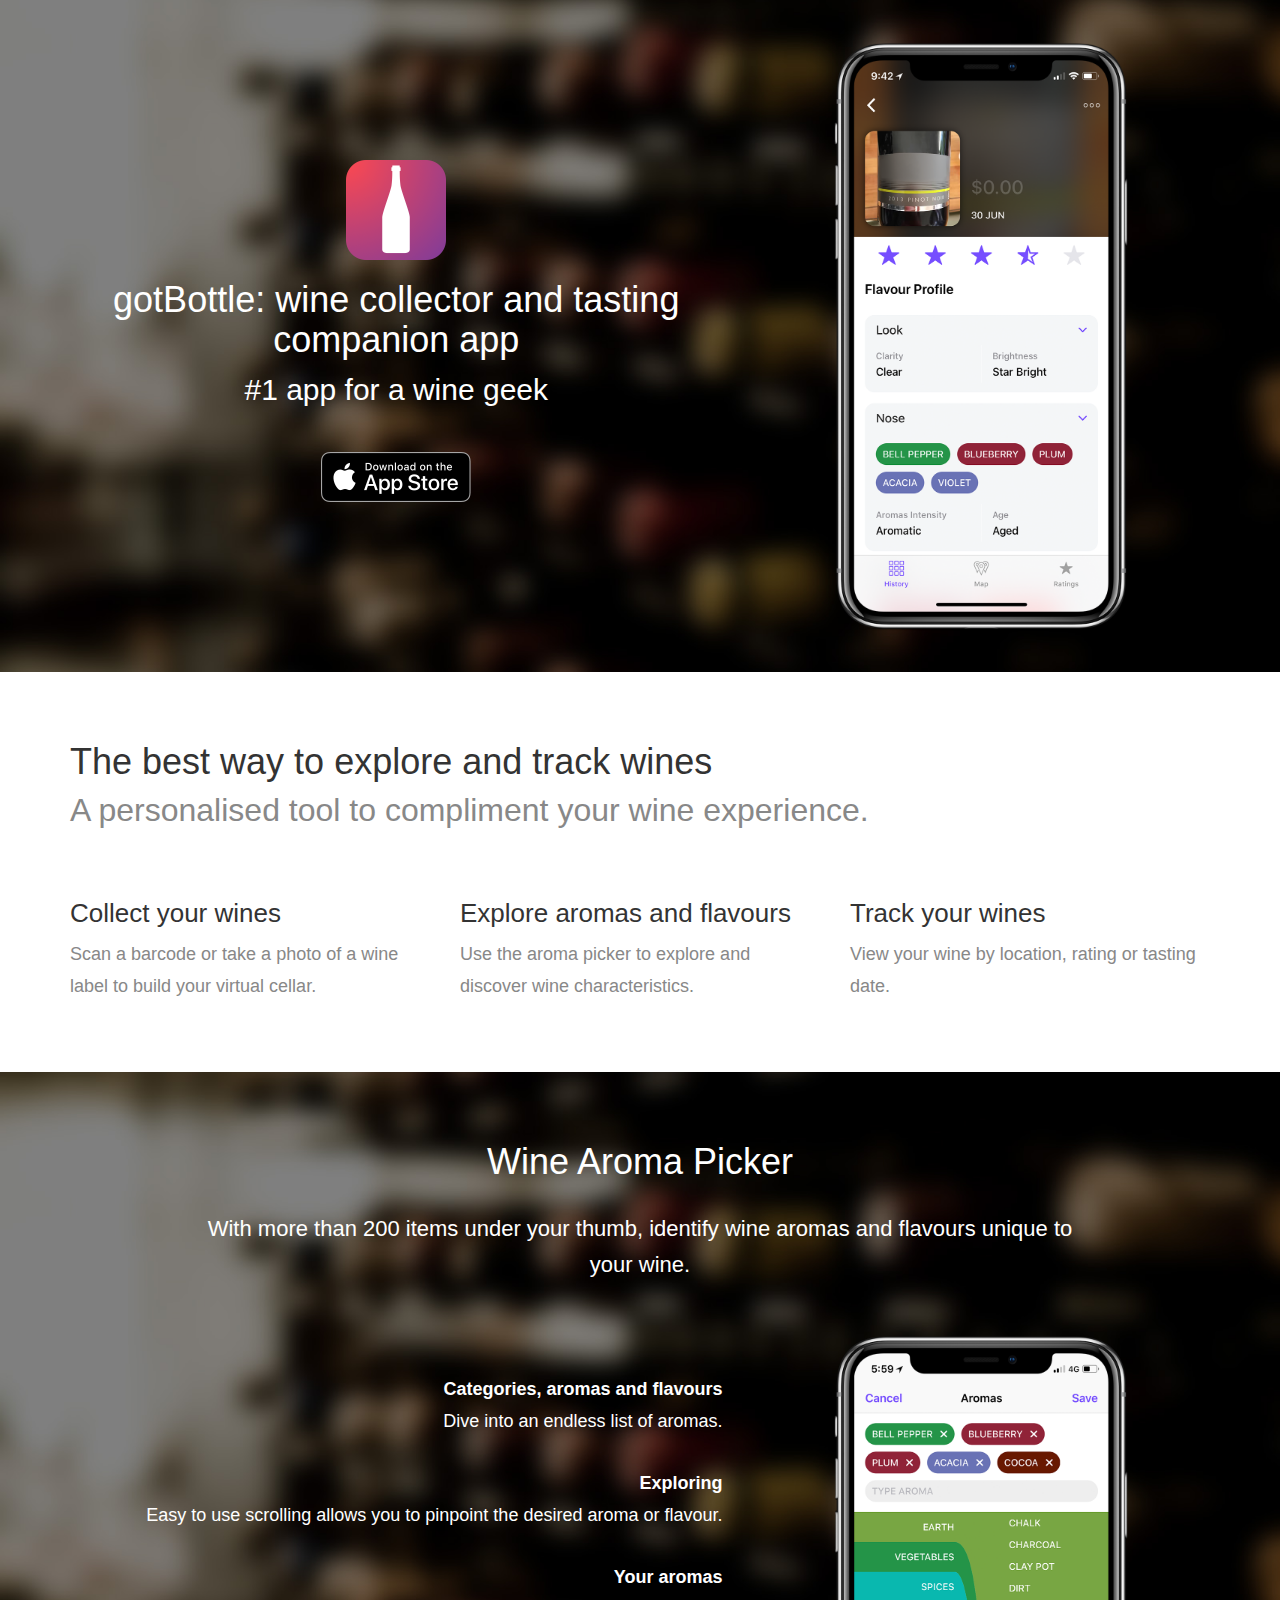
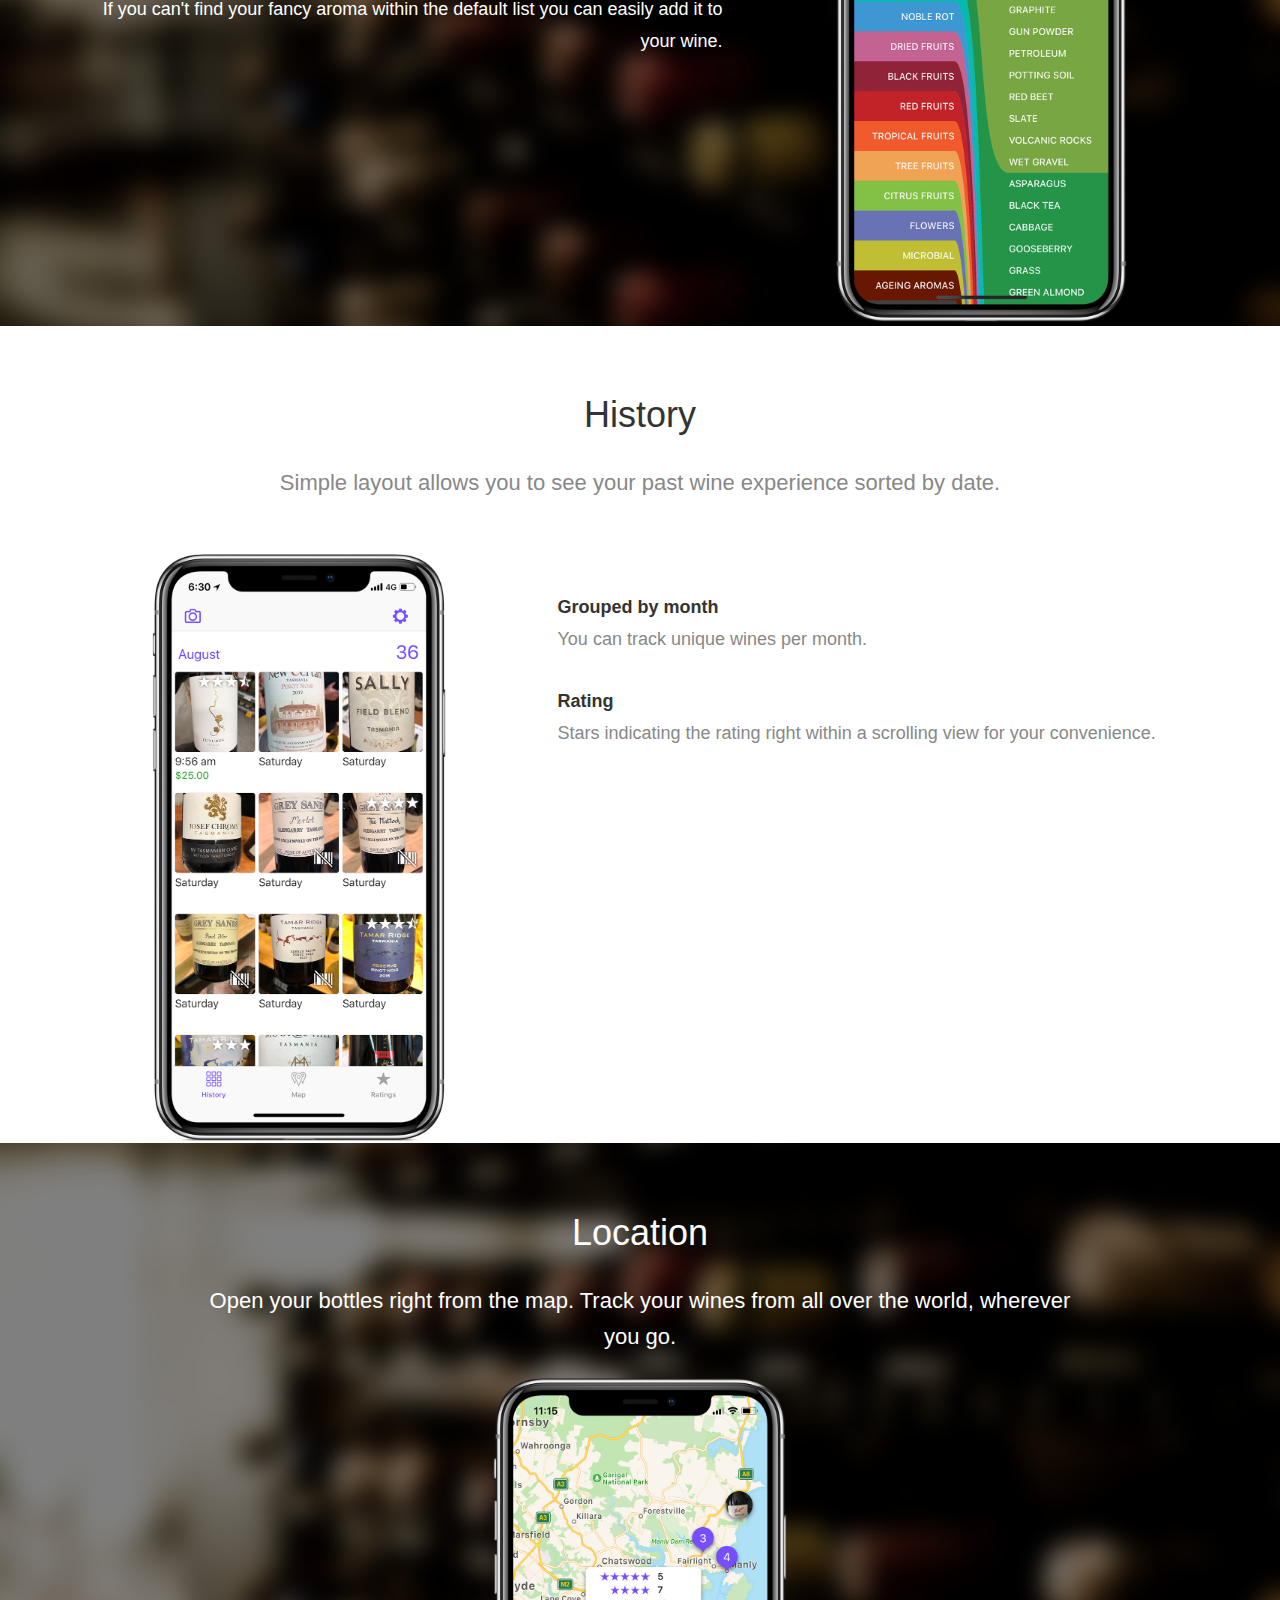
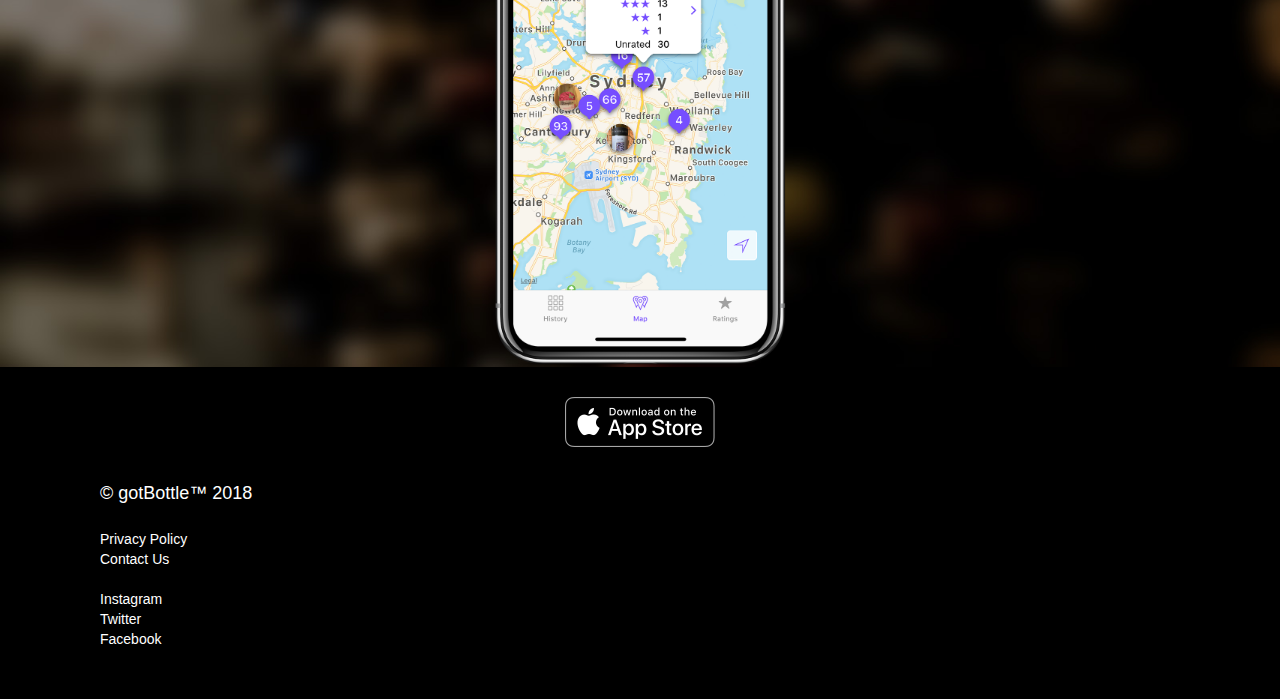
==== index.html @ 6a205c90 "itunes url has been updated to AU" ====
<!DOCTYPE html>
<html lang="en">

<head>
  <title>gotBottle: wine collector and tasting companion app</title>

  <meta charset="utf-8">
  <meta http-equiv="X-UA-Compatible" content="IE=edge">
  <meta name="viewport" content="width=device-width, initial-scale=1">

  <!-- CSS -->
  <link rel="stylesheet" href="assets/bootstrap/css/bootstrap.min.css">
  <link rel="stylesheet" href="assets/css/style.css">
  <link rel="stylesheet" href="assets/css/media-queries.css">

  <!-- HTML5 Shim and Respond.js IE8 support of HTML5 elements and media queries -->
  <!-- WARNING: Respond.js doesn't work if you view the page via file:// -->
  <!--[if lt IE 9]>
            <script src="https://oss.maxcdn.com/libs/html5shiv/3.7.0/html5shiv.js"></script>
            <script src="https://oss.maxcdn.com/libs/respond.js/1.4.2/respond.min.js"></script>
        <![endif]-->

  <!-- Favicon and touch icons -->
  <link rel="shortcut icon" href="assets/ico/favicon.png">
  <link rel="apple-touch-icon-precomposed" sizes="144x144" href="assets/ico/apple-touch-icon-144-precomposed.png">
  <link rel="apple-touch-icon-precomposed" sizes="114x114" href="assets/ico/apple-touch-icon-114-precomposed.png">
  <link rel="apple-touch-icon-precomposed" sizes="72x72" href="assets/ico/apple-touch-icon-72-precomposed.png">
  <link rel="apple-touch-icon-precomposed" href="assets/ico/apple-touch-icon-57-precomposed.png">

</head>

<body>

  <!-- Top content -->
  <div class="top-content">
    <div class="inner-bg">
      <div class="container">
        <div class="row">
          <div class="col-sm-7 text">
            <div class="app_icon">
              <img src="assets/img/app_icon.png" alt="" style='max-height: 100px'>
            </div>
            <h1>gotBottle: wine collector and tasting companion app</h1>
            <div class="description">
              #1 app for a wine geek
            </div>
            <div class="download-button">
              <a target="_blank" href="https://itunes.apple.com/au/app/gotBottle/id1160223362?mt=8">
                                <img src="assets/img/download_on_the_app_atore_badge.png" alt="" style='max-height: 50px'></a>
            </div>
          </div>
          <div class="col-sm-5 phone">
            <img src="assets/img/iphone-1@2x.png" alt="" style='max-width: 300px'>
          </div>
        </div>
      </div>
    </div>
  </div>

  <!-- Features -->
  <div class="features-container">
    <div class="container">
      <div class="row">
        <div class="col-sm-12 features">
          <h2>The best way to explore and track wines</h2>
          <p>
            A personalised tool to compliment your wine experience.
          </p>
        </div>
      </div>
      <div class="row">
        <div class="col-sm-4 features-box-1">
          <h3>Collect your wines</h3>
          <p>
            Scan a barcode or take a photo of a wine label to build your virtual cellar.
          </p>
        </div>
        <div class="col-sm-4 features-box-1">
          <h3>Explore aromas and flavours</h3>
          <p>
            Use the aroma picker to explore and discover wine characteristics.
          </p>
        </div>
        <div class="col-sm-4 features-box-1">
          <h3>Track your wines</h3>
          <p>
            View your wine by location, rating or tasting date.
          </p>
        </div>
      </div>
    </div>
  </div>

  <!-- Single feature -->
  <div class="single-feature-container single-feature-bg">
    <div class="container">
      <div class="row">
        <div class="col-sm-12 single-feature-text">
          <h2>Wine Aroma Picker</h2>
          <p>
            With more than 200 items under your thumb, identify wine aromas and flavours unique to your wine.
          </p>
        </div>
      </div>
      <div class="row">
        <div class="col-sm-7 single-feature-img-description">
          <p>
            <strong>Categories, aromas and flavours</strong> <br> Dive into an endless list of aromas.
          </p>
          <p>
            <strong>Exploring</strong> <br> Easy to use scrolling allows you to pinpoint the desired aroma or flavour.
          </p>
          <p>
            <strong>Your aromas</strong> <br> If you can't find your fancy aroma within the default list you can easily add it to your wine.
          </p>
        </div>
        <div class="col-sm-5 single-feature-img">
          <img src="assets/img/iphone-2@2x.png" alt="" style='max-width: 300px'>
        </div>
      </div>
    </div>
  </div>

  <!-- Single feature -->
  <div class="single-feature-container single-feature-no-bg">
    <div class="container">
      <div class="row">
        <div class="col-sm-12 single-feature-text">
          <h2>History</h2>
          <p>
            Simple layout allows you to see your past wine experience sorted by date.
          </p>
        </div>
      </div>
      <div class="row">
        <div class="col-sm-5 single-feature-img">
          <img src="assets/img/iphone-3@2x.png" alt="" style='max-width: 300px'>
        </div>
        <div class="col-sm-7 single-feature-img-description">
          <p>
            <strong>Grouped by month</strong> <br> You can track unique wines per month.
          </p>
          <p>
            <strong>Rating</strong> <br> Stars indicating the rating right within a scrolling view for your convenience.
          </p>

        </div>
      </div>
    </div>
  </div>

  <!-- Single feature -->
  <div class="single-feature-container single-feature-bg">
    <div class="container">
      <div class="row">
        <div class="col-sm-12 single-feature-text">
          <h2>Location</h2>
          <p>
            Open your bottles right from the map. Track your wines from all over the world, wherever you go.
          </p>
        </div>
      </div>
      <div class="row">
        <div>
          <img src="assets/img/iphone-4@2x.png" alt="" style='max-width: 300px'>
        </div>
      </div>
    </div>
  </div>

  <!-- Footer -->
  <footer>
    <div class="container">
      <div class="download-button">
        <a target="_blank" href="https://itunes.apple.com/au/app/gotBottle/id1160223362?mt=8">
                <img src="assets/img/download_on_the_app_atore_badge.png" alt="" style='max-height: 50px'></a>
      </div>

      <div class="footer-copyright-legal">
        <div class="footer-copyright">
          &copy; gotBottle™ 2018
        </div>
        <div class="legal">
          <div><a href="privacy.html">Privacy Policy</a></div>
          <div><a href="mailto:gotbottleapp@gmail.com?subject=gotBottle app">Contact Us</a></div>
        </div>
        <div class="social">
          <div><a href="https://instagram.com/gotbottle">Instagram</a></div>
          <div><a href="https://twitter.com/got_Bottle">Twitter</a></div>
          <div><a href="https://facebook.com/gotBottle/">Facebook</a></div>
        </div>
      </div>
    </div>
  </footer>


  <!-- Javascript -->
  <script src="assets/js/jquery-1.10.2.min.js"></script>
  <script src="assets/js/jquery.backstretch.min.js"></script>
  <script src="assets/js/scripts.js"></script>

</body>

</html>
---- assets/css/style.css ----
body {
  background: #fff;
  font-family: 'Helvetica Neue', sans-serif;
  font-weight: 300;
}

strong {
  font-weight: 700;
}

a, a:focus {
  color: #fff;
  text-decoration: none;
  -o-transition: all .3s;
  -moz-transition: all .3s;
  -webkit-transition: all .3s;
  -ms-transition: all .3s;
  transition: all .3s;
}

a:hover {
  color: #888;
}

h1, h2 {
  margin-top: 10px;
  font-size: 36px;
  font-weight: 400;
}

img {
  max-width: 100%;
}

::-moz-selection {
  background: #764EFF;
  color: #fff;
  text-shadow: none;
}

::selection {
  background: #764EFF;
  color: #fff;
  text-shadow: none;
}

/***** Top content *****/

.top-content {
  margin: 0 auto;
  text-align: center;
  color: #fff;
}

.inner-bg {
  padding: 40px 0;
}

.top-content .phone {
  text-align: center;
}

.top-content .text {
  padding-top: 100px;
}

.app_icon {
  margin: 20px;
}

.top-content .download-button {
  margin: 40px;
}

.description {
  font-size: 30px;
}

/***** Features *****/

.features-container {
  margin: 0 auto;
  padding-bottom: 60px;
  color: #888;
  text-align: left;
}

.features {
  margin-top: 60px;
  padding-bottom: 10px;
}

.features h2 {
  color: #333;
}

.features p {
  font-size: 32px;
  line-height: 36px;
}

.features-box-1 {
  margin-top: 30px;
}

.features-box-1 h3 {
  font-size: 26px;
  font-weight: 400;
  color: #333;
  line-height: 30px;
}

.features-box-1 p {
  font-size: 18px;
  line-height: 32px;
}

/***** Single feature *****/

.single-feature-container {
  margin: 0 auto;
  text-align: center;
}

.single-feature-text {
  margin-top: 60px;
  padding-bottom: 10px;
}

.single-feature-text p {
  margin-top: 30px;
  padding: 0 120px;
  font-size: 22px;
  line-height: 36px;
}

.single-feature-img {
  margin-top: 30px;
}

.single-feature-img-description {
  margin-top: 70px;
  font-size: 18px;
  line-height: 32px;
  text-align: right;
}

.single-feature-img-description p {
  margin-bottom: 30px;
}

.single-feature-bg {
  color: #fff;
}

.single-feature-no-bg {
  color: #888;
}

.single-feature-no-bg h2 {
  color: #333;
}

.single-feature-no-bg .single-feature-img-description {
  text-align: left;
}

.single-feature-no-bg .single-feature-img-description strong {
  color: #333;
}

/***** Call to action *****/

.call-to-action-container {
  margin: 0 auto;
  padding-bottom: 60px;
  color: #888;
  text-align: center;
}

.call-to-action-text {
  margin-top: 60px;
  padding-bottom: 10px;
}

.call-to-action-text h2 {
  color: #333;
}

.call-to-action-text p {
  margin-top: 30px;
  font-size: 22px;
  line-height: 36px;
}

.call-to-action-button {
  margin-top: 40px;
}

/***** Footer *****/

footer {
  padding: 30px 0;
  background: #000;
  text-align: center;
}

.legal {
  text-align: left;
}

.footer-copyright {
  font-size: 18px;
  text-align: left;
  line-height: 32px;
  color: #fff;
  width: 100%;
  float: left;
  margin-bottom: 20px;
}

.footer-copyright a {
  color: #fff;
  border-bottom: 1px dashed #eee;
}

.footer-copyright a:hover {
  border: 0;
}

.footer-copyright-legal {
  margin: 30px;
}

.legal {
  width: 100%;
  float: left;
}

.social {
  text-align: left;
  width: 100%;
  float: left;
  margin: 20px 0;
}
---- assets/css/media-queries.css ----
@media (min-width: 992px) and (max-width: 1199px) {}

@media (min-width: 768px) and (max-width: 991px) {
  .top-content .text {
    padding-top: 25px;
  }
  .single-feature-img-description {
    float: none;
    width: auto;
    margin-top: 30px;
    text-align: center;
  }
  .single-feature-img {
    float: none;
    width: auto;
    margin-top: 50px;
    text-align: center;
  }
  .single-feature-no-bg {
    padding-bottom: 40px;
  }
  .single-feature-no-bg .single-feature-img-description {
    margin-top: 50px;
    text-align: center;
  }
  .single-feature-no-bg .single-feature-img {
    margin-top: 30px;
  }
}

@media (max-width: 767px) {
  .top-content .text {
    padding-top: 40px;
    text-align: center;
  }
  .top-content h1, .features h2, .single-feature-text h2, .call-to-action-text h2 {
    font-size: 36px;
    padding: 0 20px;
  }

	.features-box-1 h3 {
    padding: 0 20px;
  }

  .top-content .description, .features p, .single-feature-text p, .call-to-action-text p {
    padding: 0 20px;
  }
  .features-box-1 p {
    padding: 0 20px;
  }
  .single-feature-img-description {
    margin-top: 30px;
    text-align: center;
  }
  .single-feature-img {
    margin-top: 50px;
    text-align: center;
  }
  .single-feature-img-description p {
    padding: 0 20px;
  }
  .single-feature-no-bg {
    padding-bottom: 40px;
  }
  .single-feature-no-bg .single-feature-img-description {
    margin-top: 50px;
    text-align: center;
  }
  .single-feature-no-bg .single-feature-img {
    margin-top: 30px;
  }

	.top-content h1 {
	  font-size: 22px;
	}

	.description {
		font-size: 20px;
	}
}
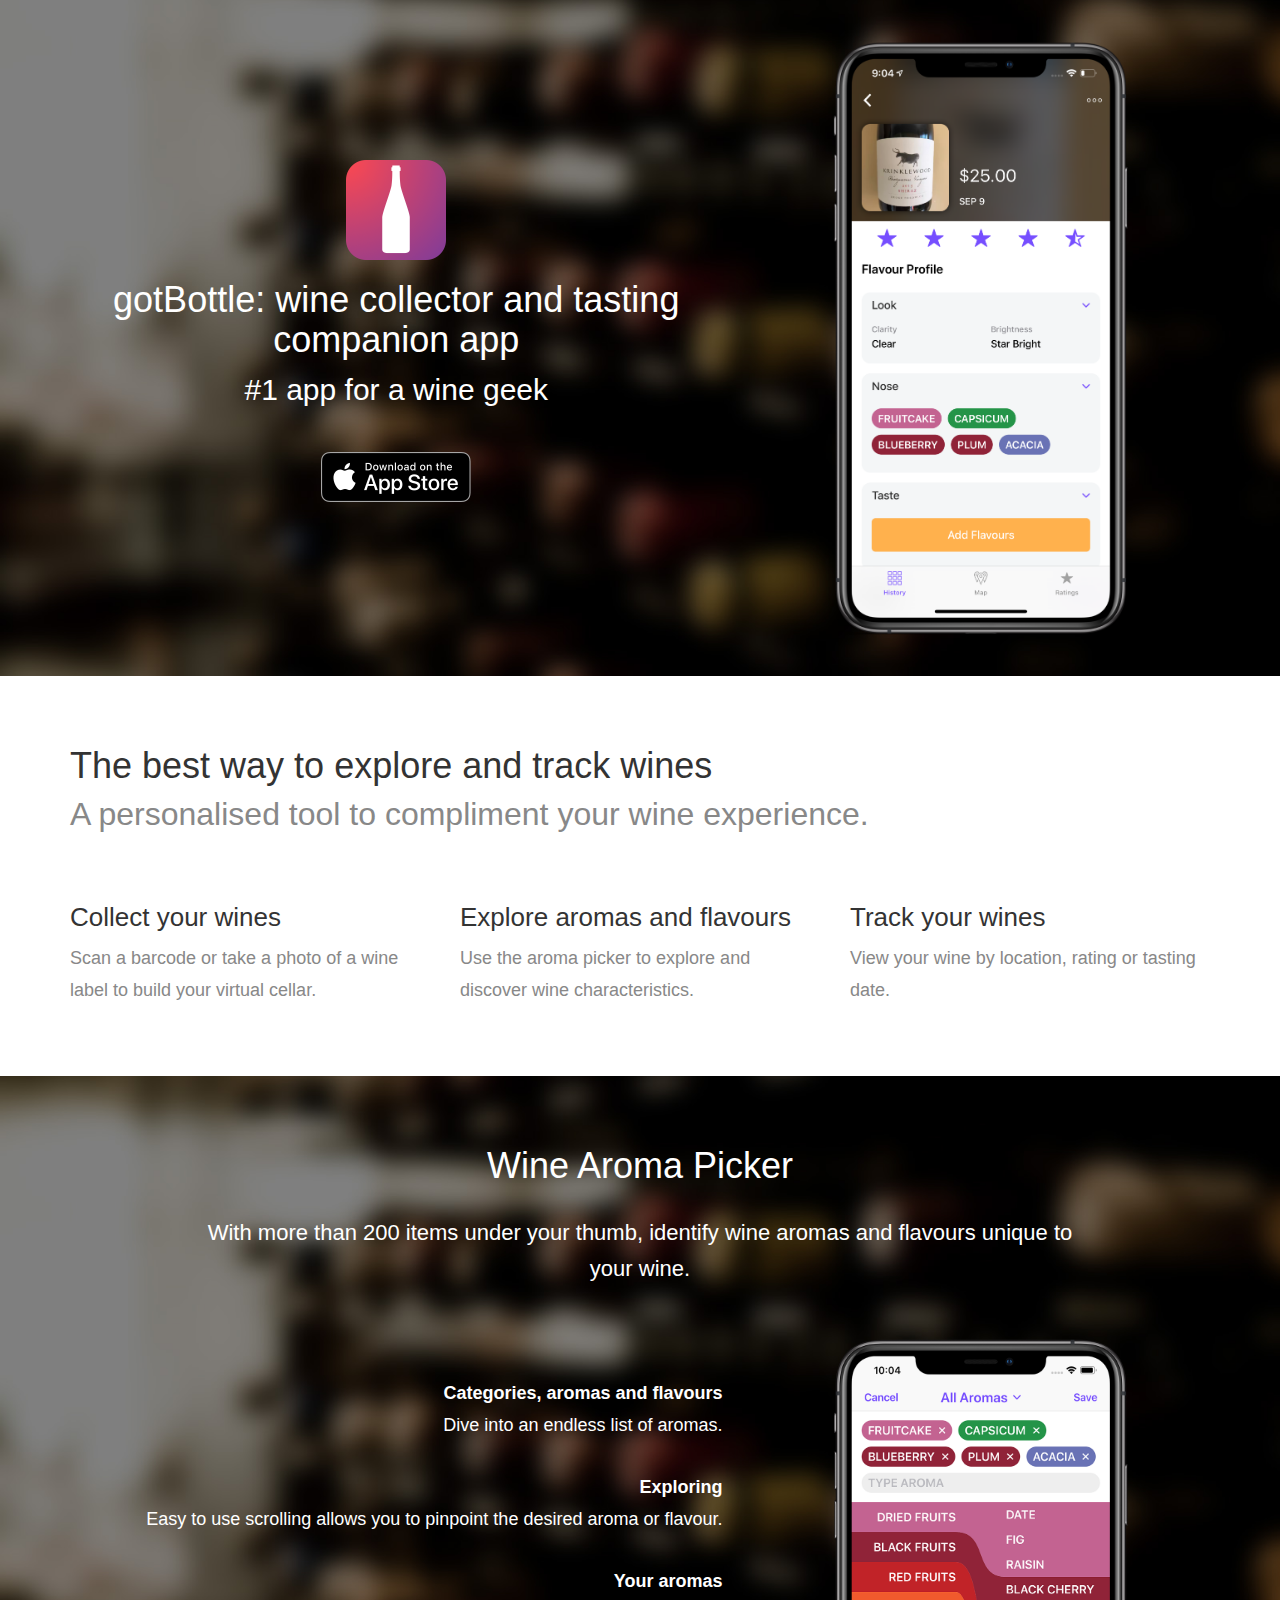
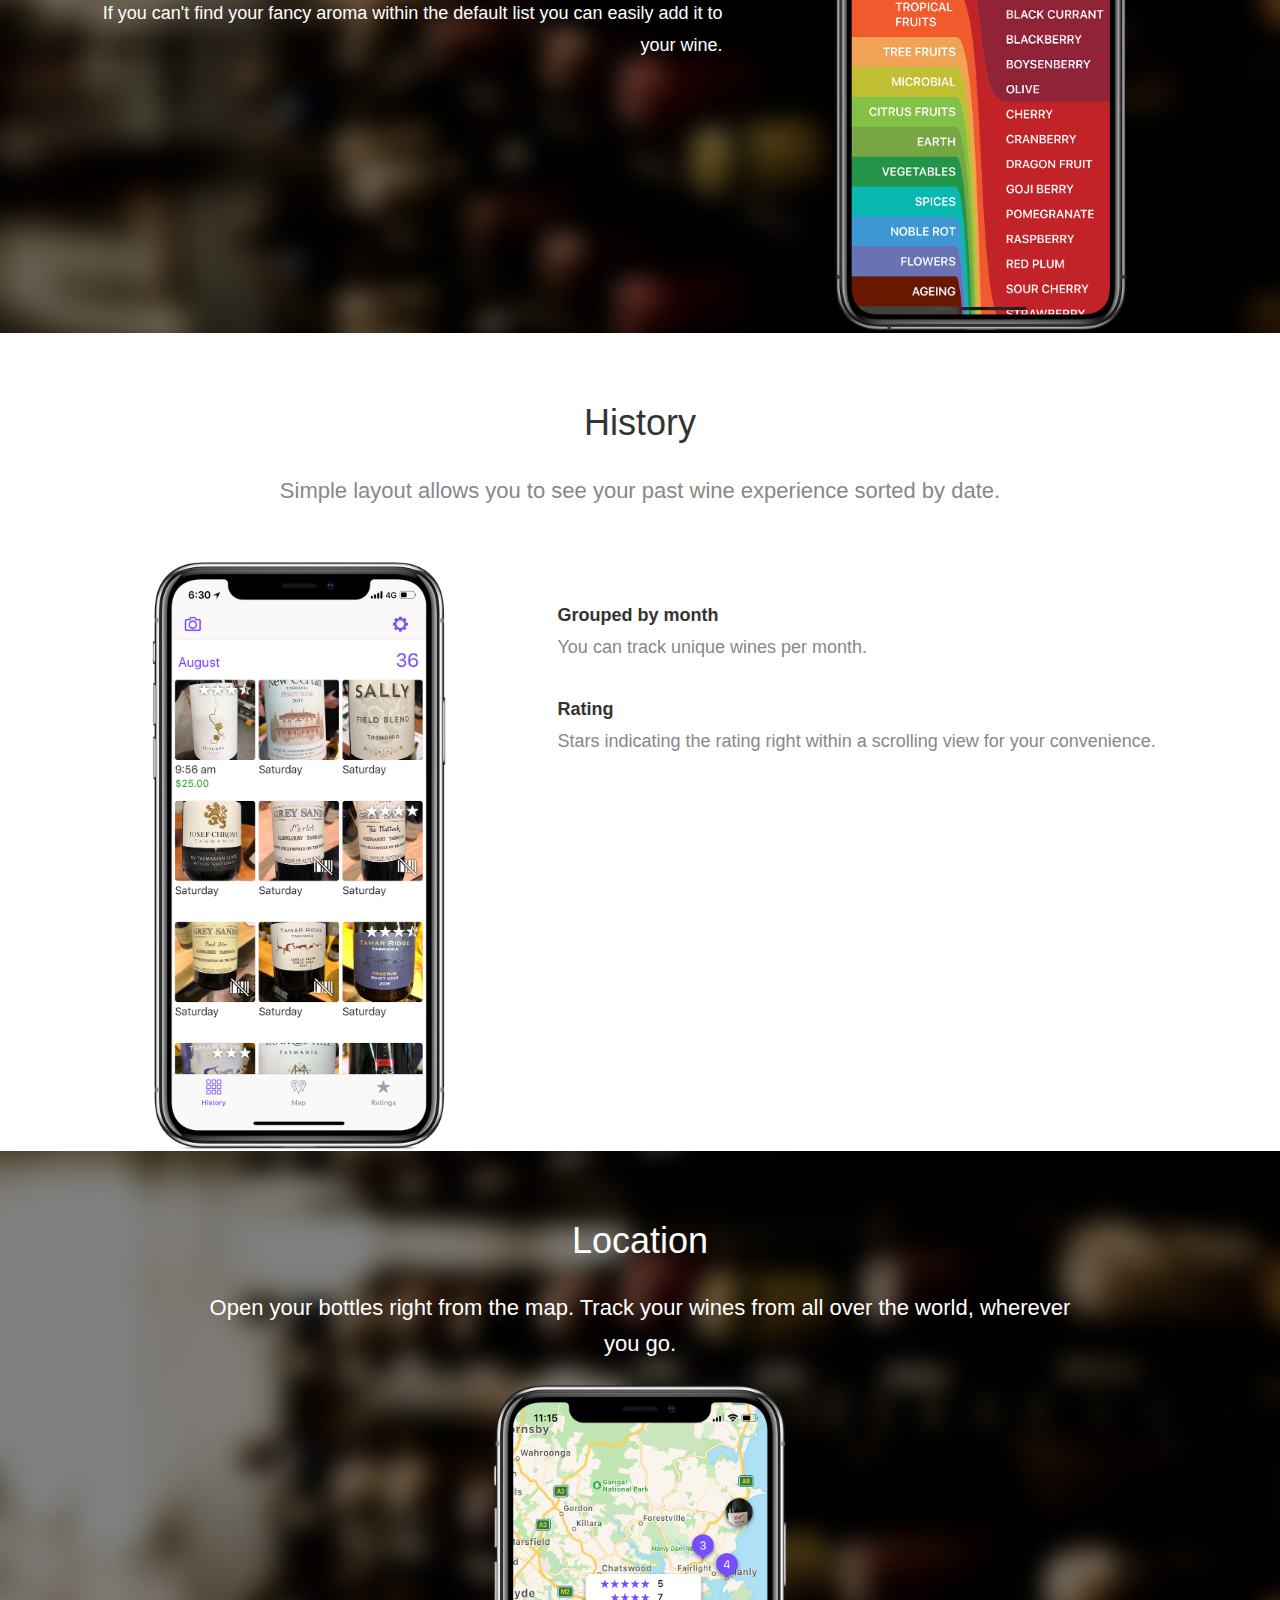
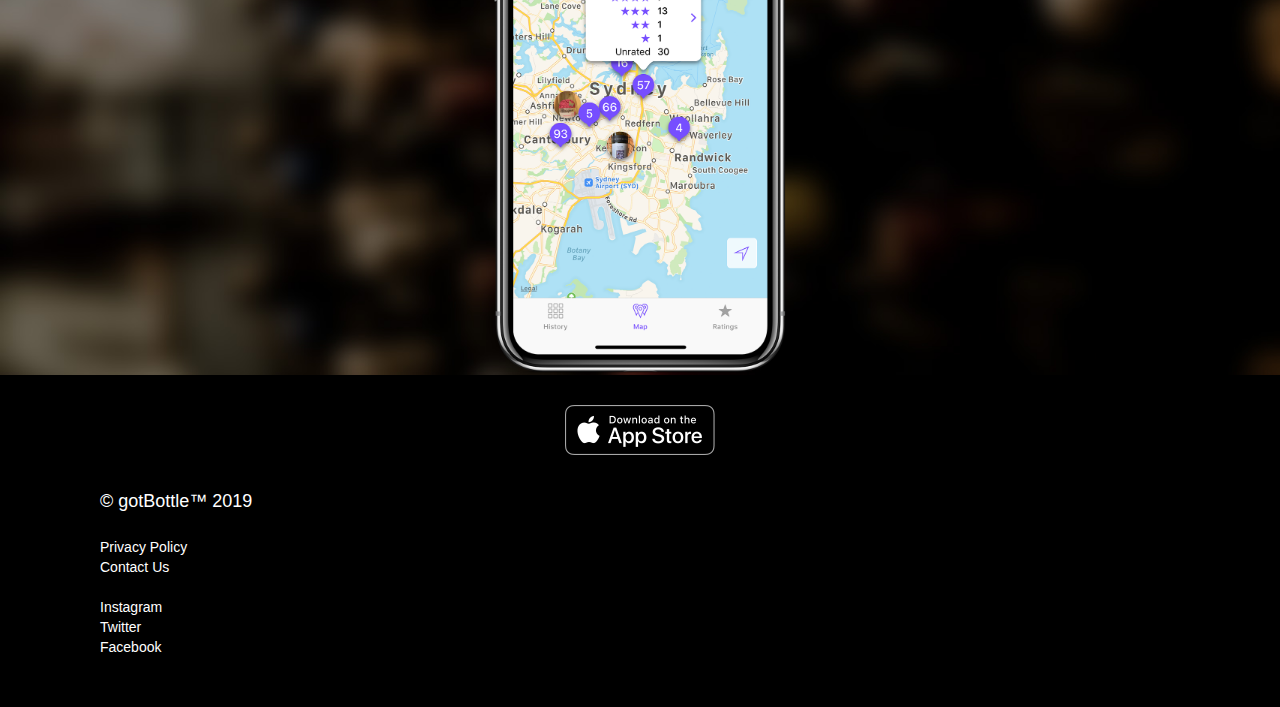
==== commit 117fa98f: "1.2.0 UI update" ====
--- a/index.html
+++ b/index.html
@@ -178,7 +178,7 @@
 
       <div class="footer-copyright-legal">
         <div class="footer-copyright">
-          &copy; gotBottle™ 2018
+          &copy; gotBottle™ 2019
         </div>
         <div class="legal">
           <div><a href="privacy.html">Privacy Policy</a></div>
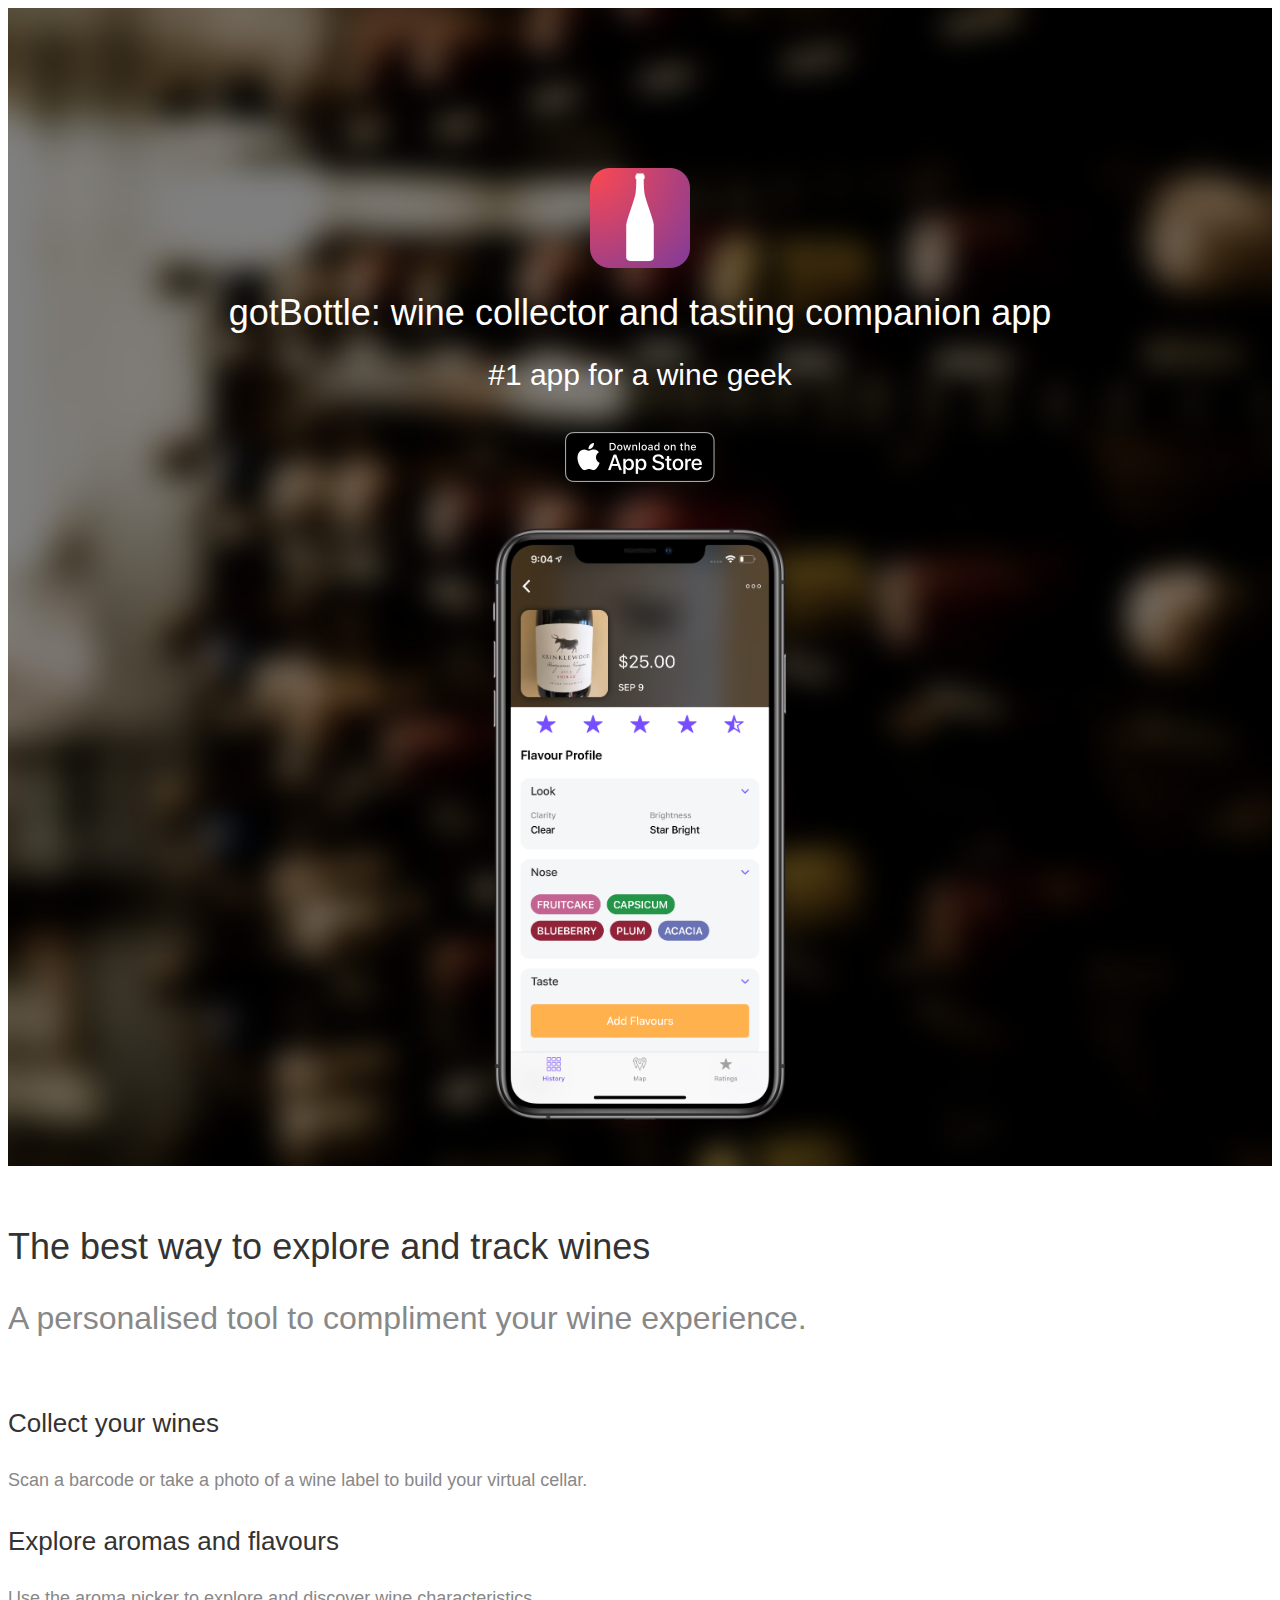
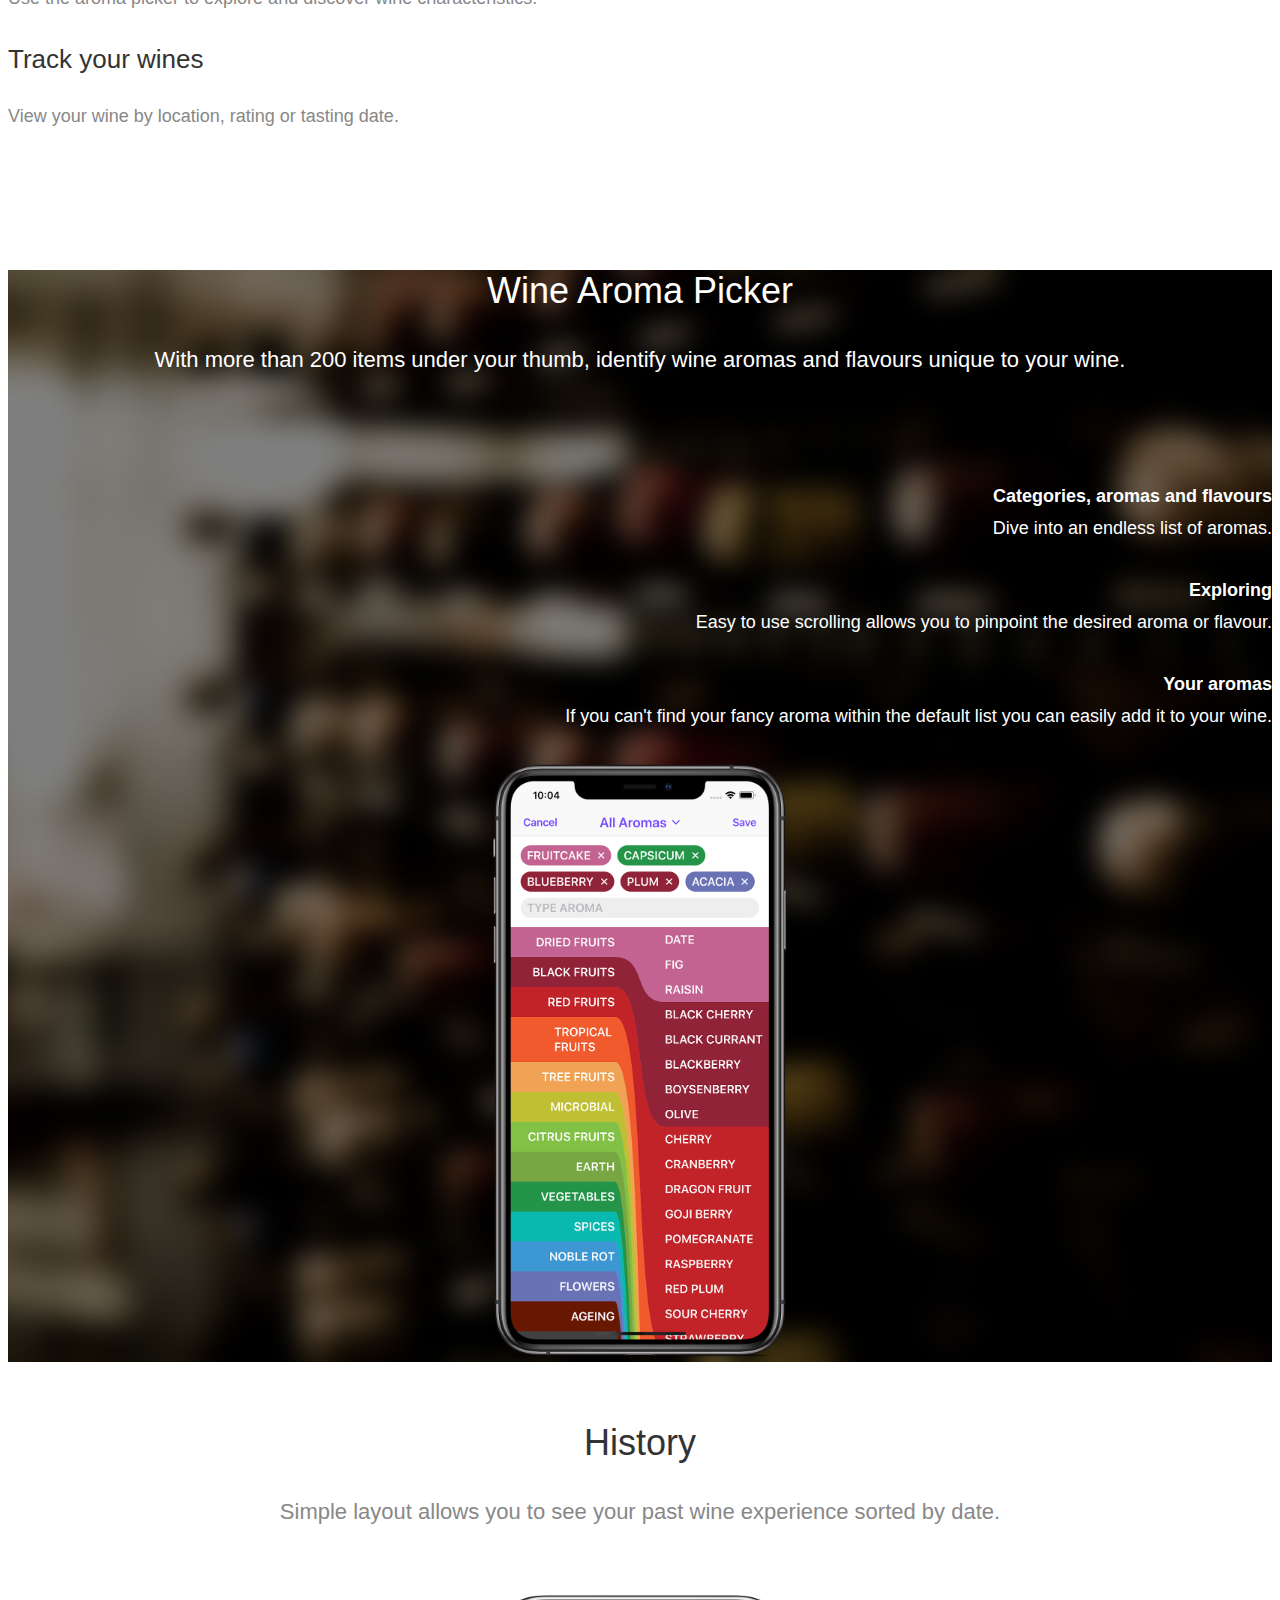
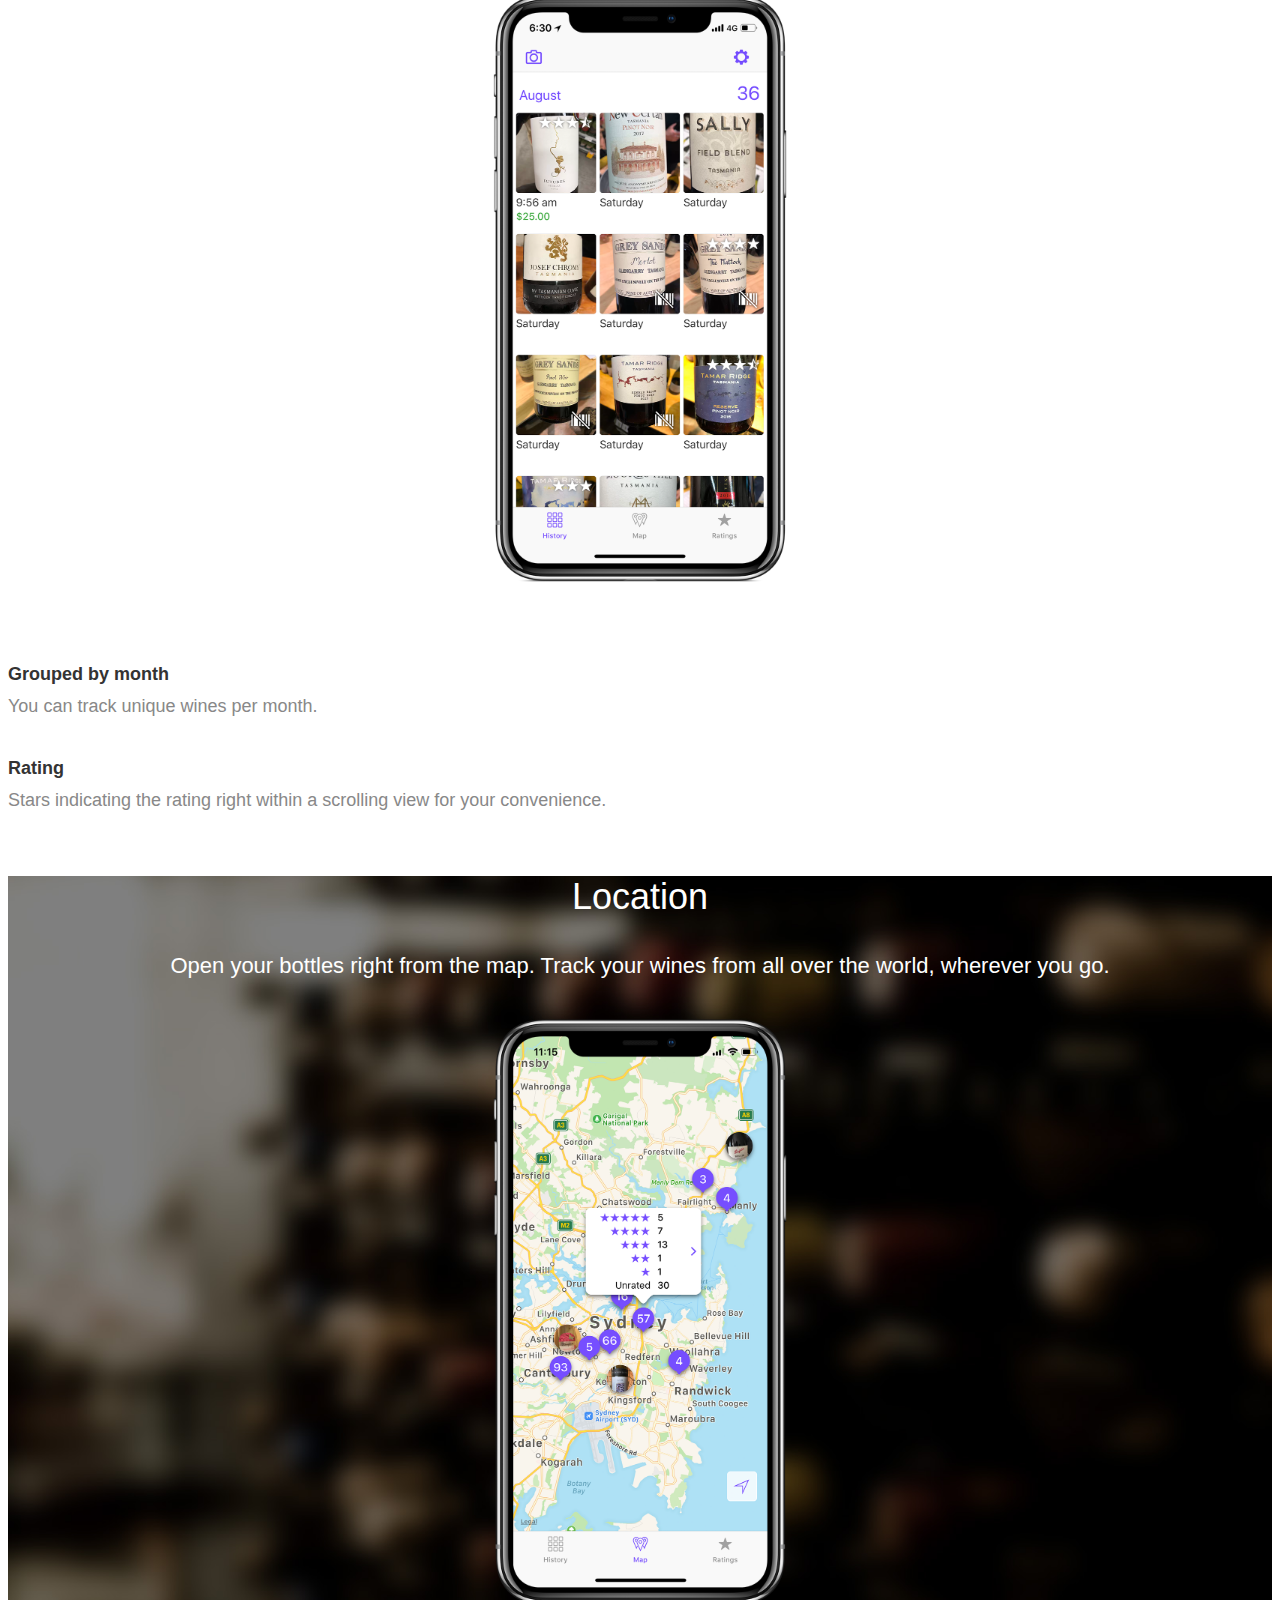
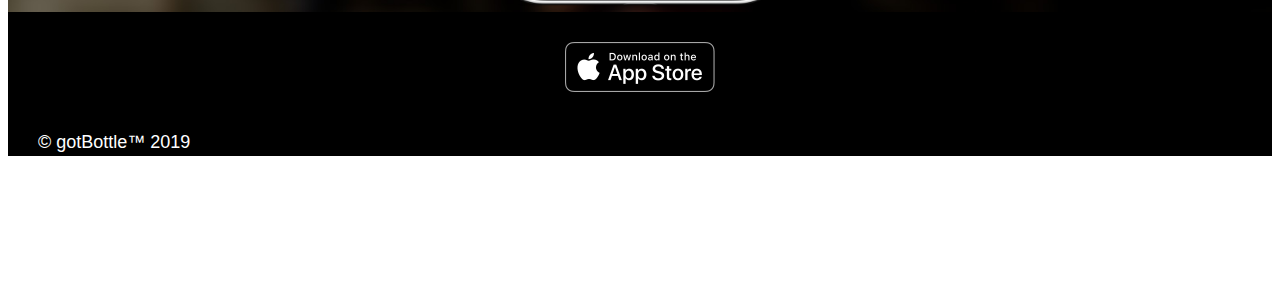
==== commit d3457023: "app banner" ====
--- a/index.html
+++ b/index.html
@@ -7,6 +7,7 @@
   <meta charset="utf-8">
   <meta http-equiv="X-UA-Compatible" content="IE=edge">
   <meta name="viewport" content="width=device-width, initial-scale=1">
+  <meta name="apple-itunes-app" content="app-id=1160223362>
 
   <!-- CSS -->
   <link rel="stylesheet" href="assets/bootstrap/css/bootstrap.min.css">
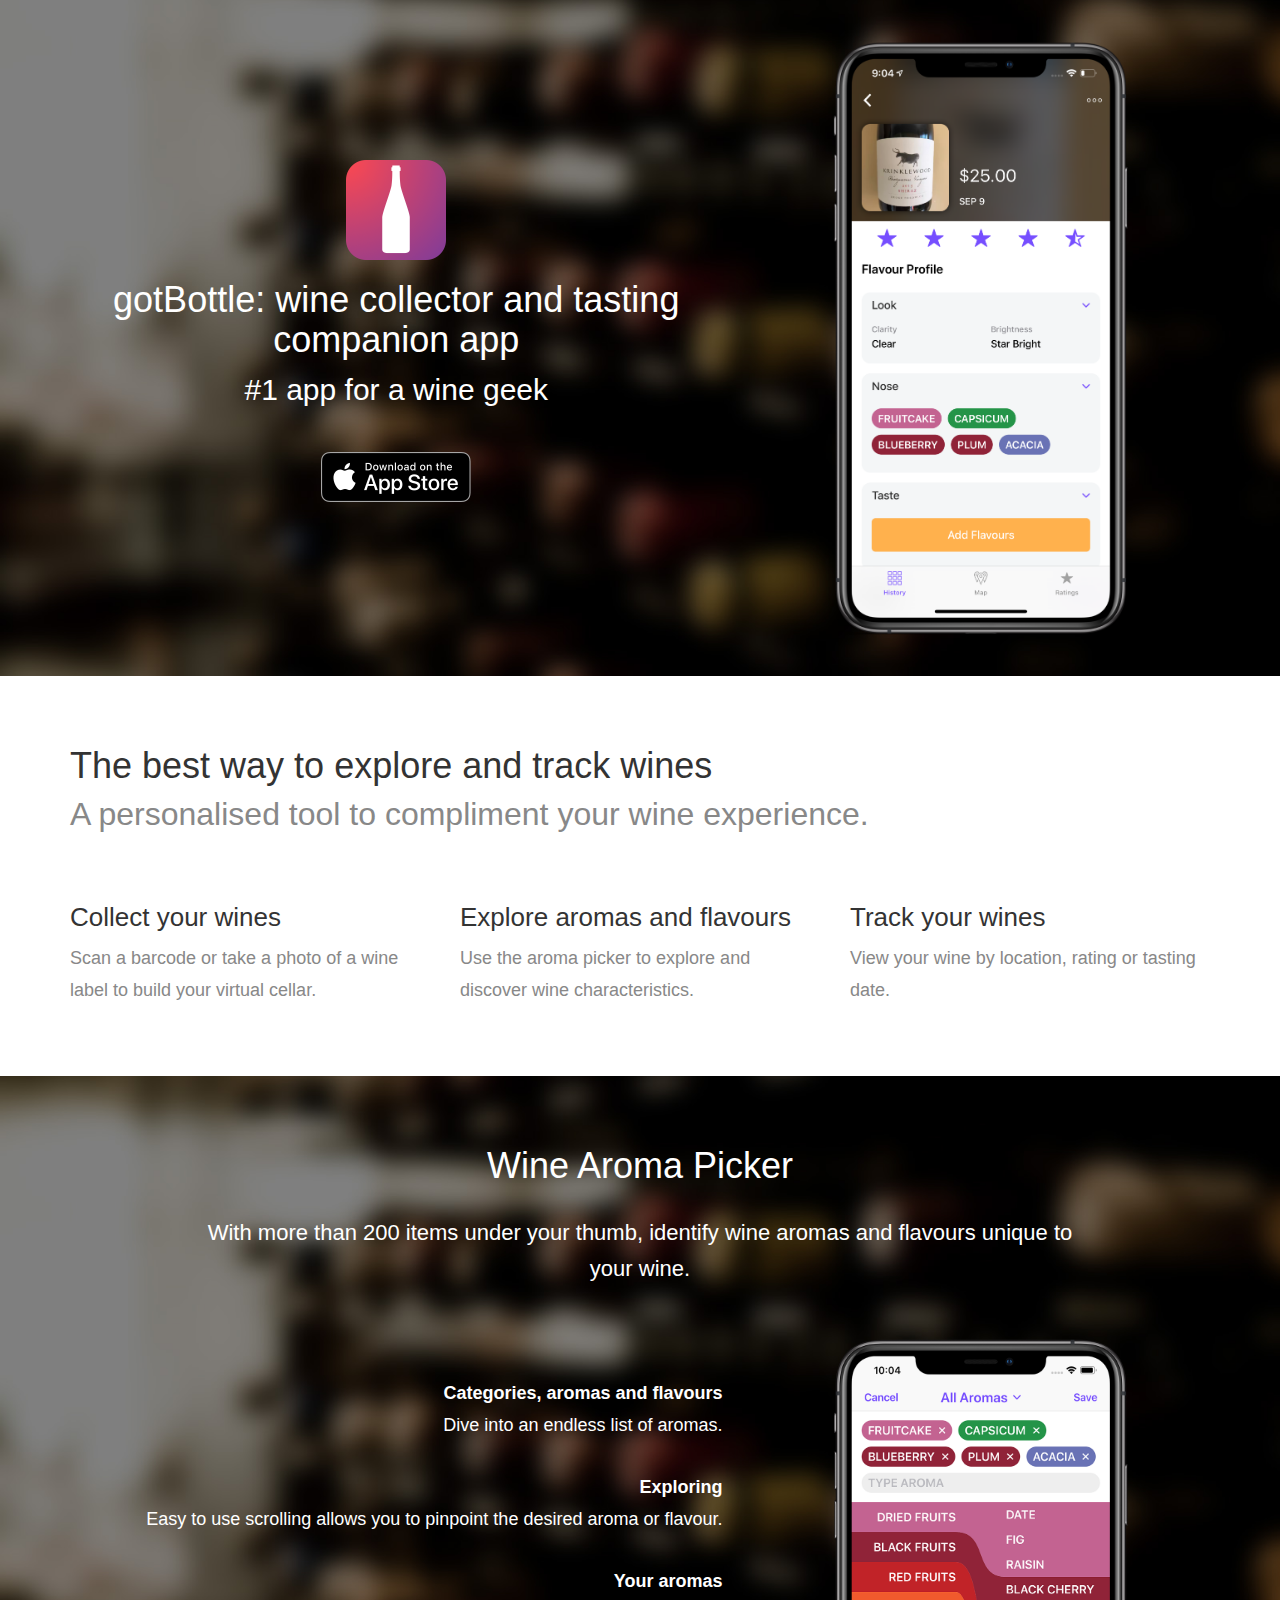
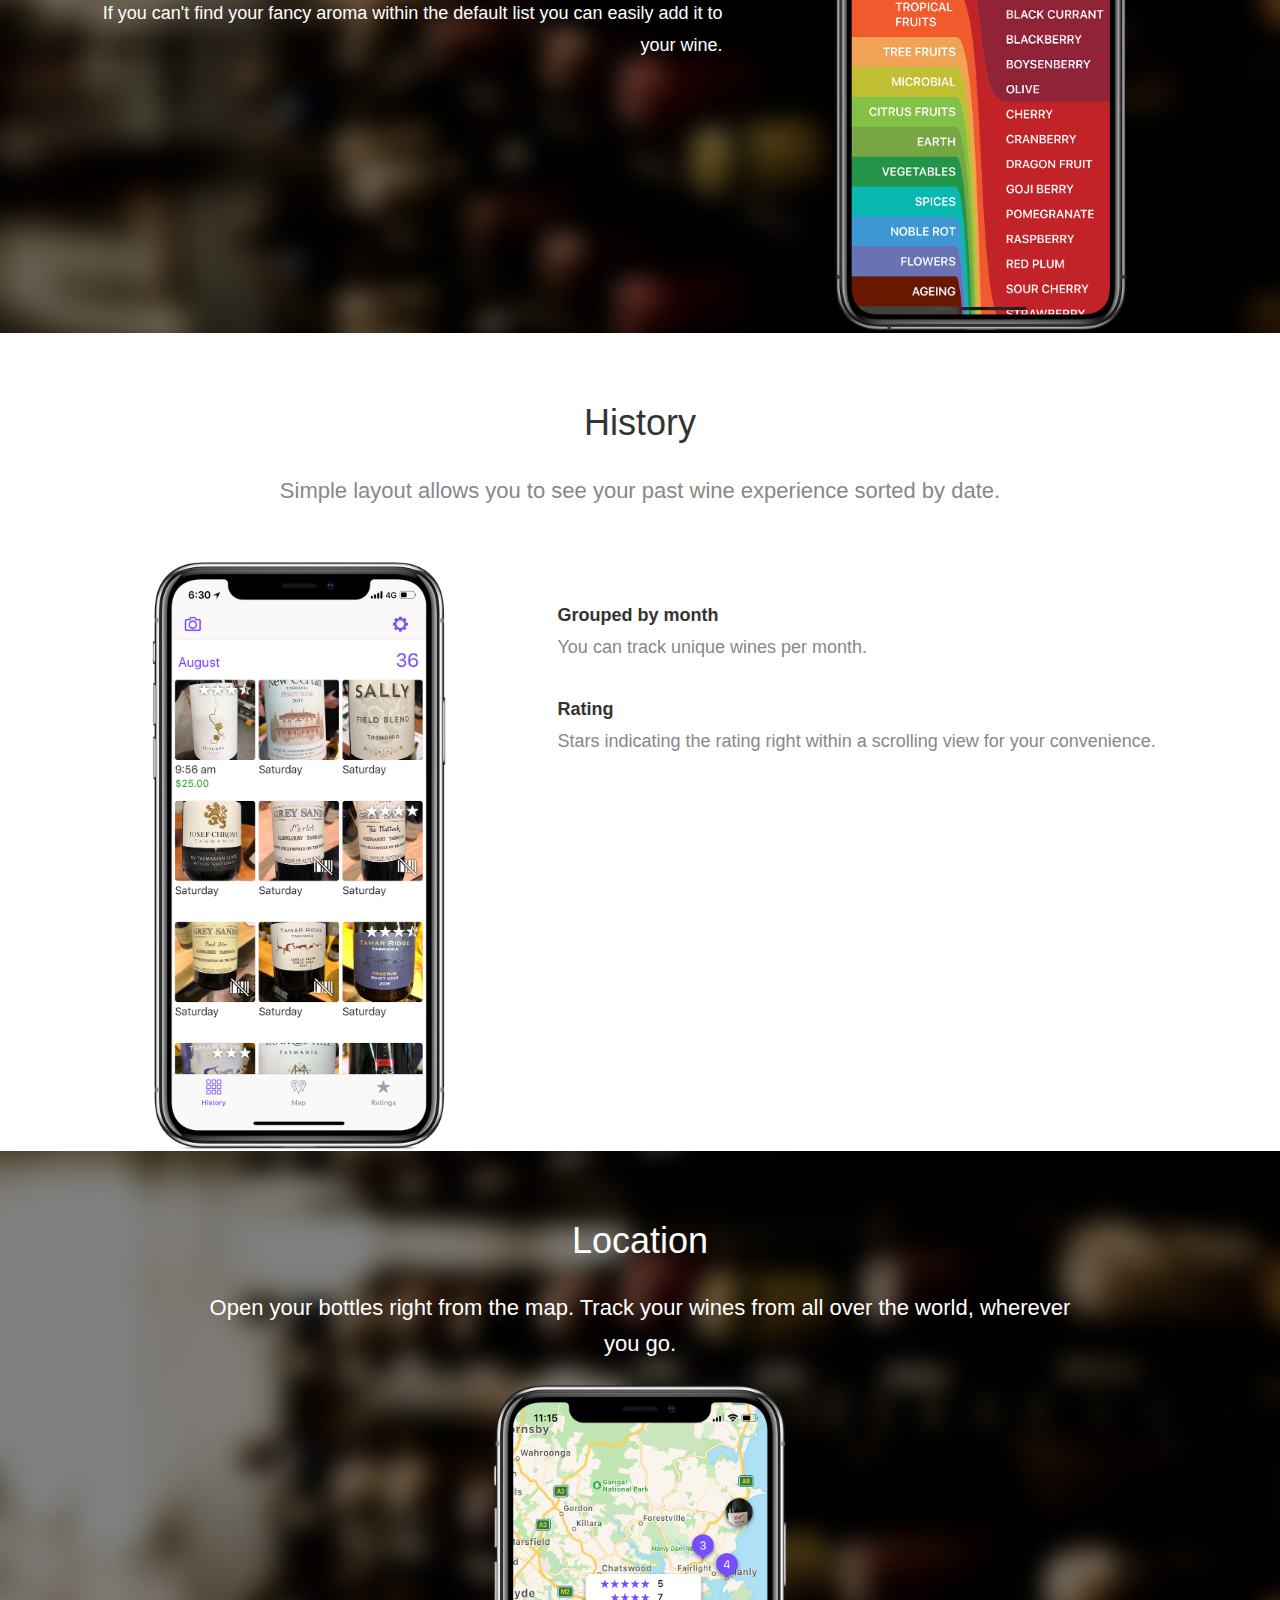
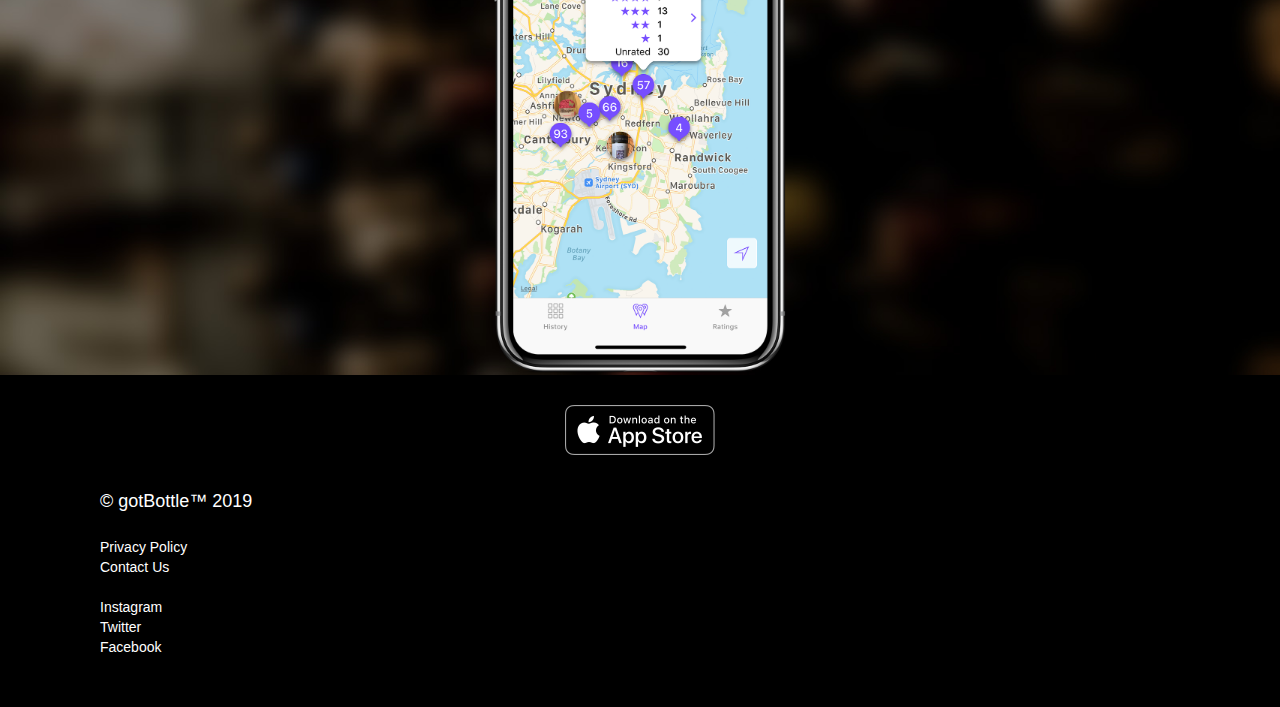
==== commit 6ffb80d3: "app banner fix" ====
--- a/index.html
+++ b/index.html
@@ -7,7 +7,7 @@
   <meta charset="utf-8">
   <meta http-equiv="X-UA-Compatible" content="IE=edge">
   <meta name="viewport" content="width=device-width, initial-scale=1">
-  <meta name="apple-itunes-app" content="app-id=1160223362>
+  <meta name="apple-itunes-app" content="app-id=1160223362">
 
   <!-- CSS -->
   <link rel="stylesheet" href="assets/bootstrap/css/bootstrap.min.css">
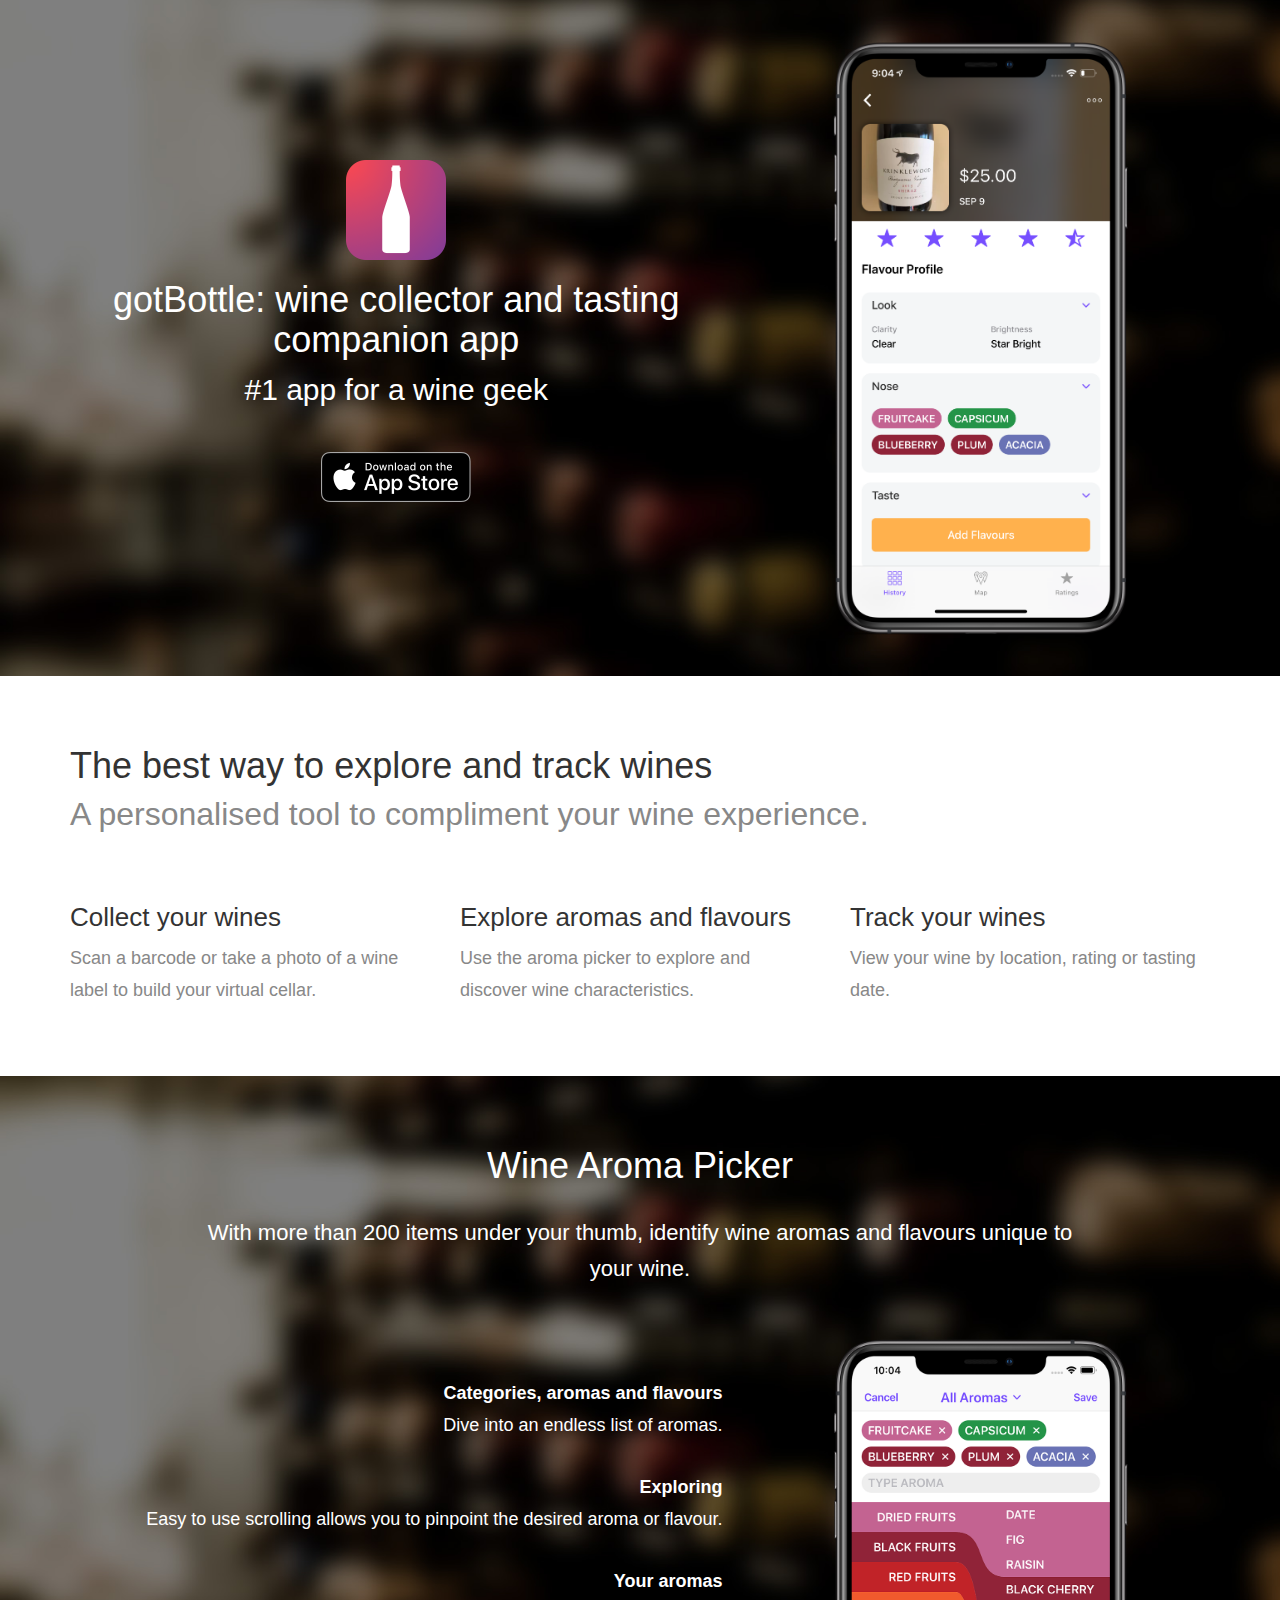
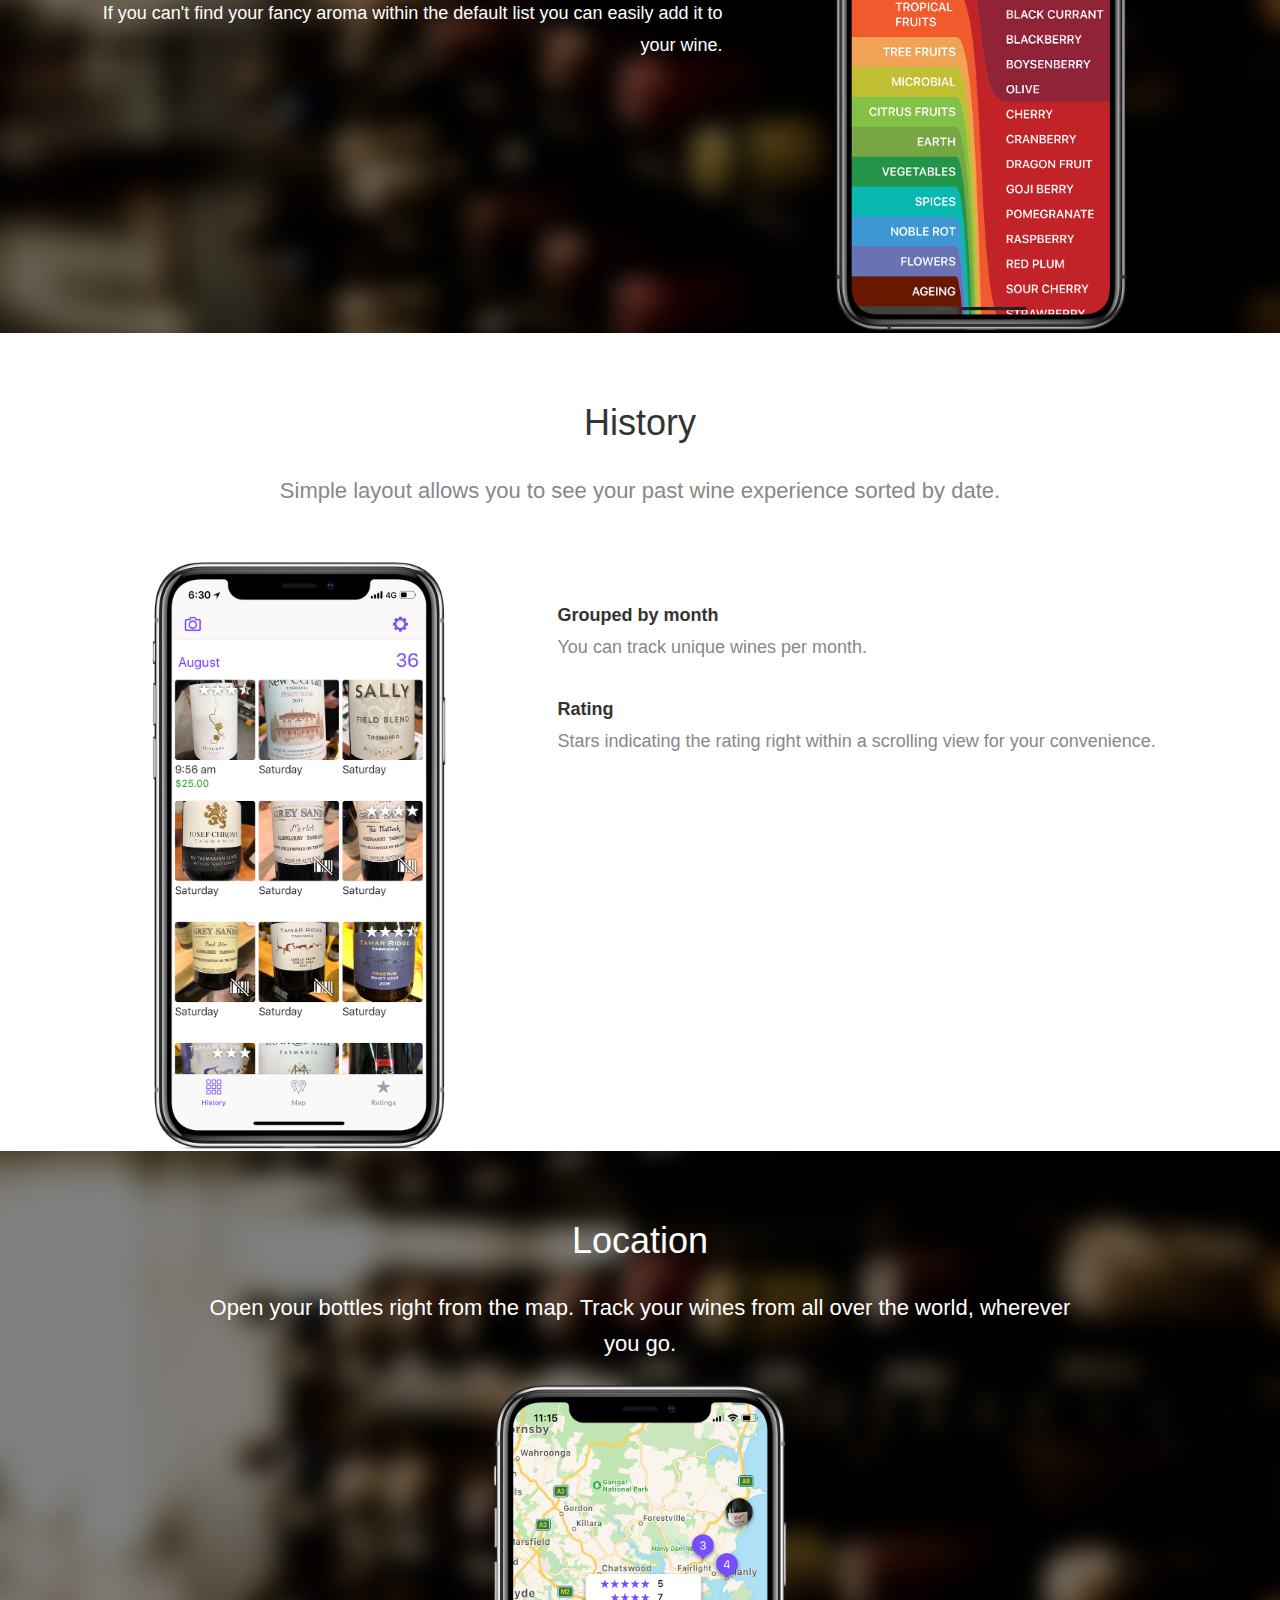
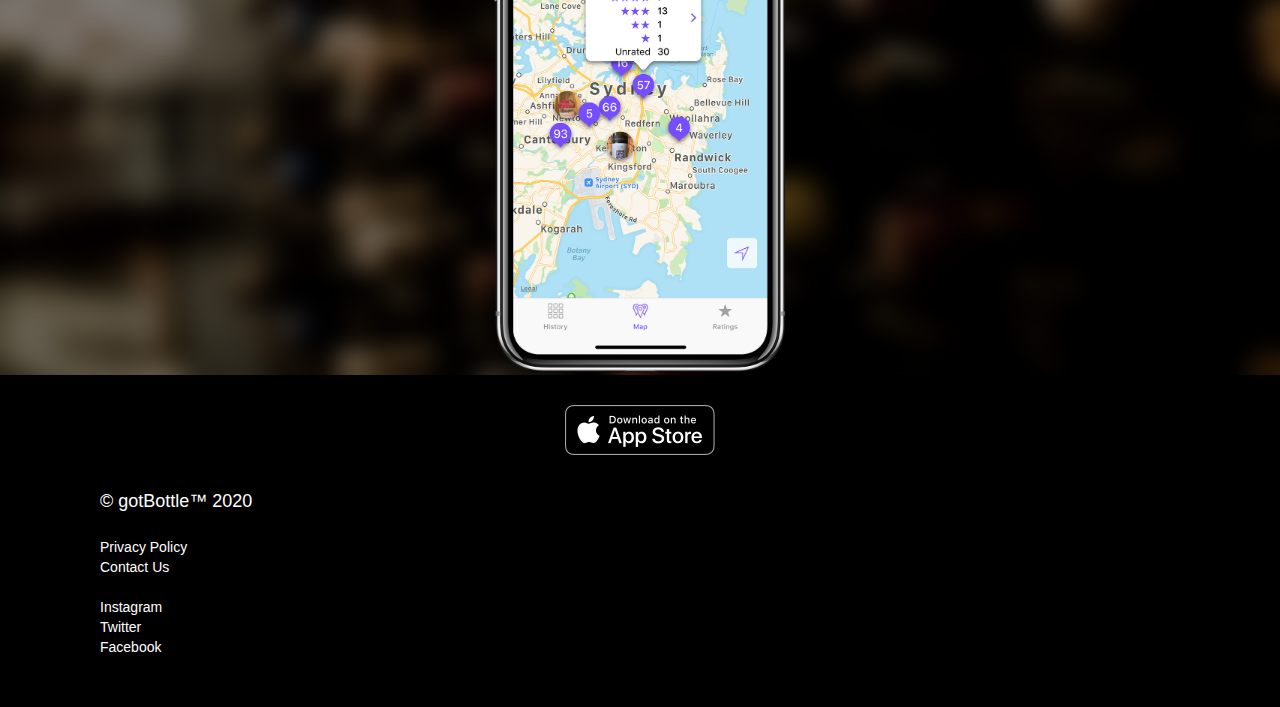
==== commit 7effec87: "year update" ====
--- a/index.html
+++ b/index.html
@@ -179,7 +179,7 @@
 
       <div class="footer-copyright-legal">
         <div class="footer-copyright">
-          &copy; gotBottle™ 2019
+          &copy; gotBottle™ 2020
         </div>
         <div class="legal">
           <div><a href="privacy.html">Privacy Policy</a></div>
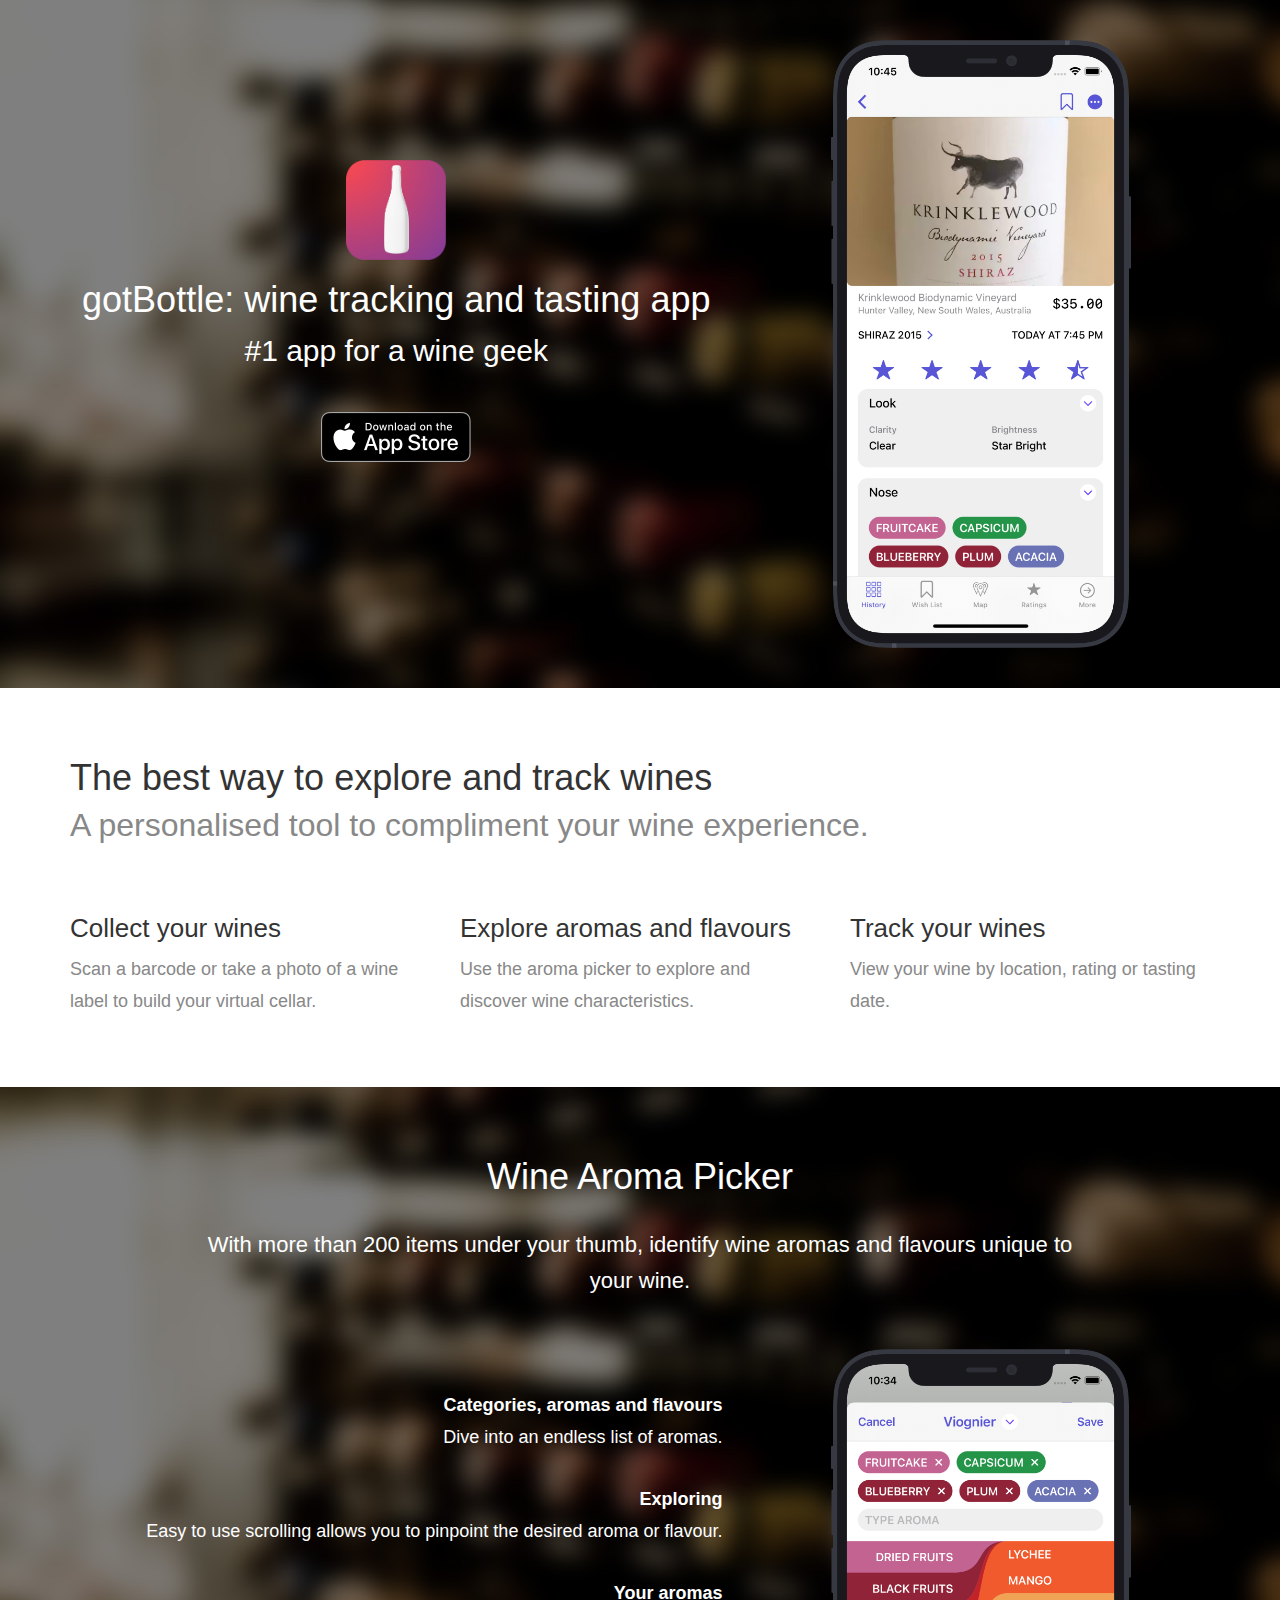
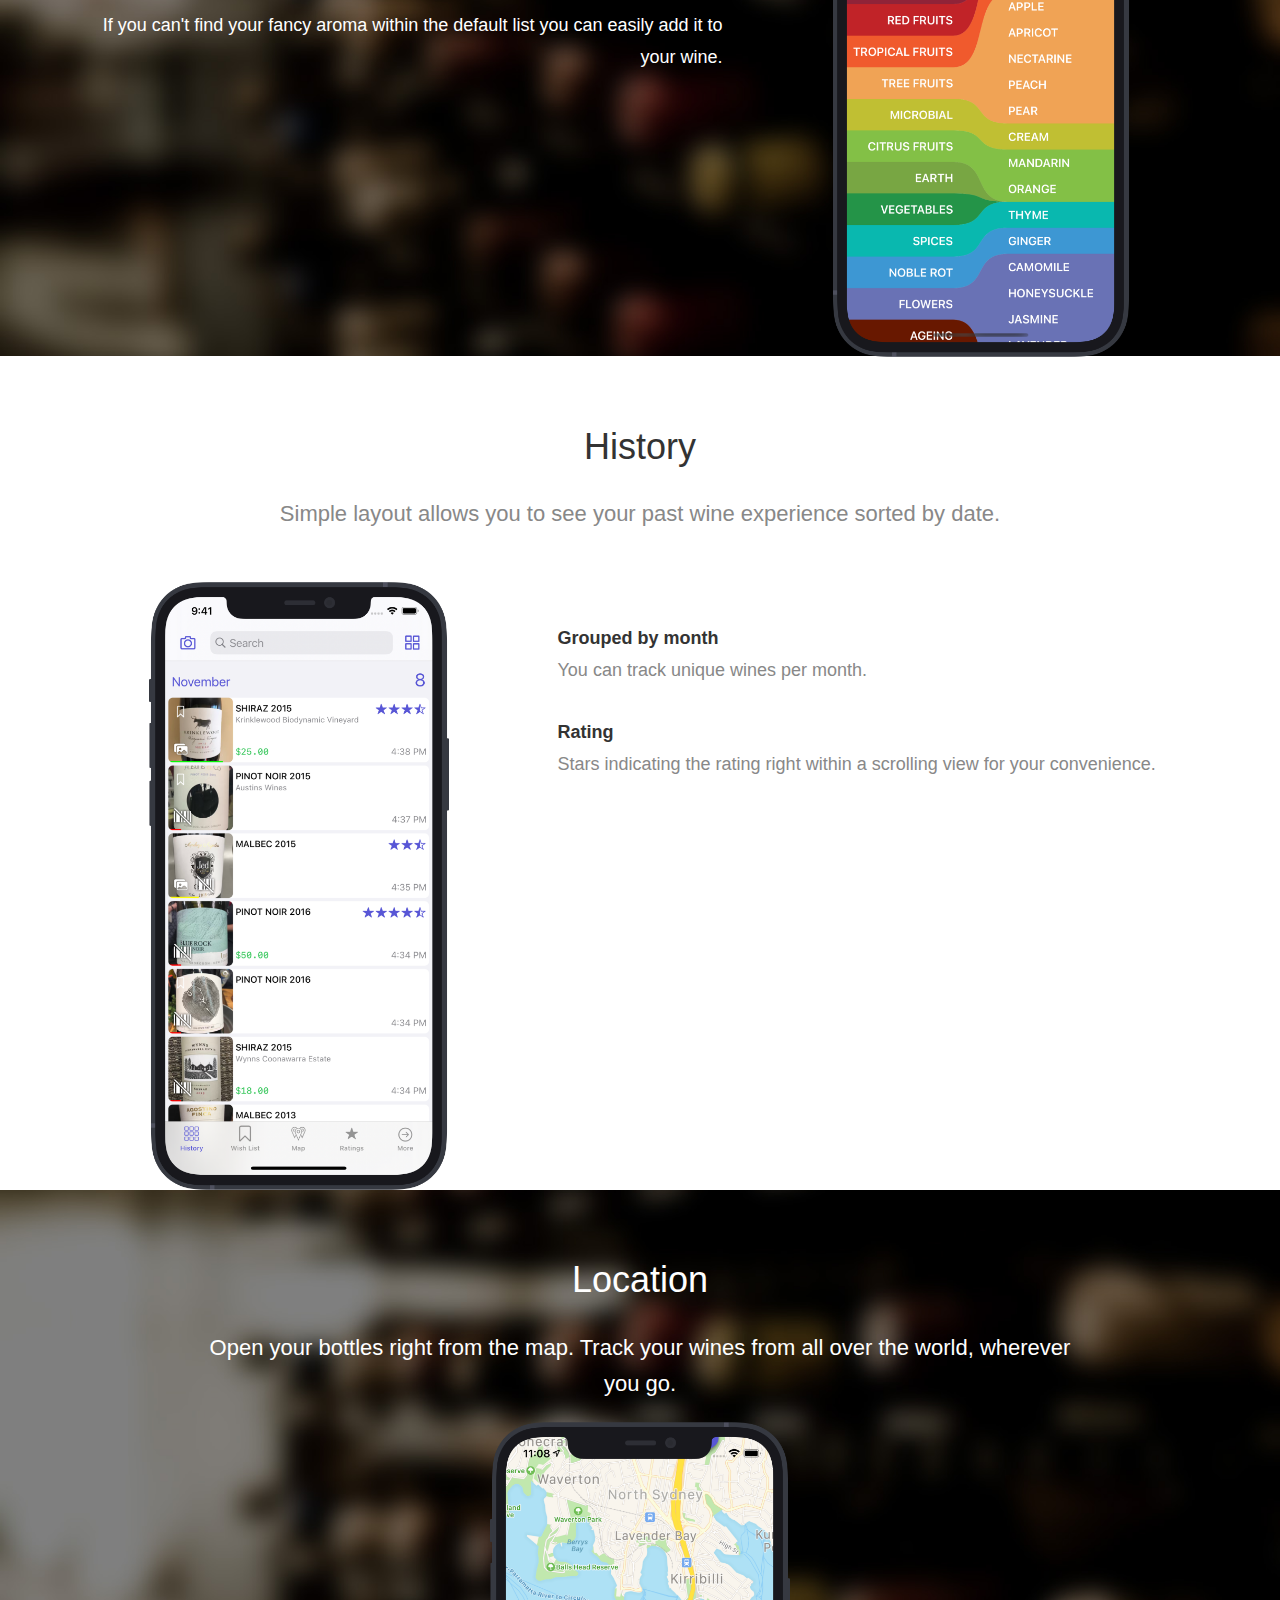
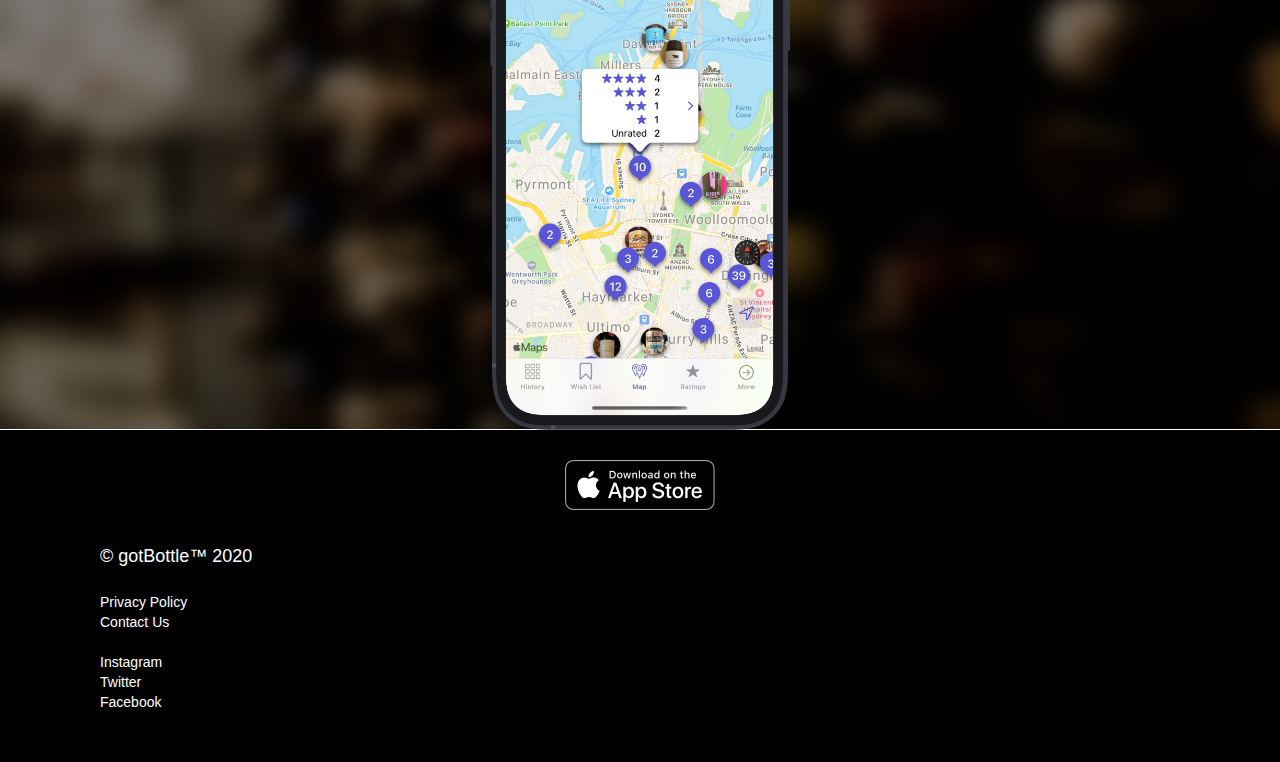
==== commit 9438cc81: "2.0" ====
--- a/index.html
+++ b/index.html
@@ -2,7 +2,7 @@
 <html lang="en">
 
 <head>
-  <title>gotBottle: wine collector and tasting companion app</title>
+  <title>gotBottle: wine tracking and tasting app</title>
 
   <meta charset="utf-8">
   <meta http-equiv="X-UA-Compatible" content="IE=edge">
@@ -41,7 +41,7 @@
             <div class="app_icon">
               <img src="assets/img/app_icon.png" alt="" style='max-height: 100px'>
             </div>
-            <h1>gotBottle: wine collector and tasting companion app</h1>
+            <h1>gotBottle: wine tracking and tasting app</h1>
             <div class="description">
               #1 app for a wine geek
             </div>
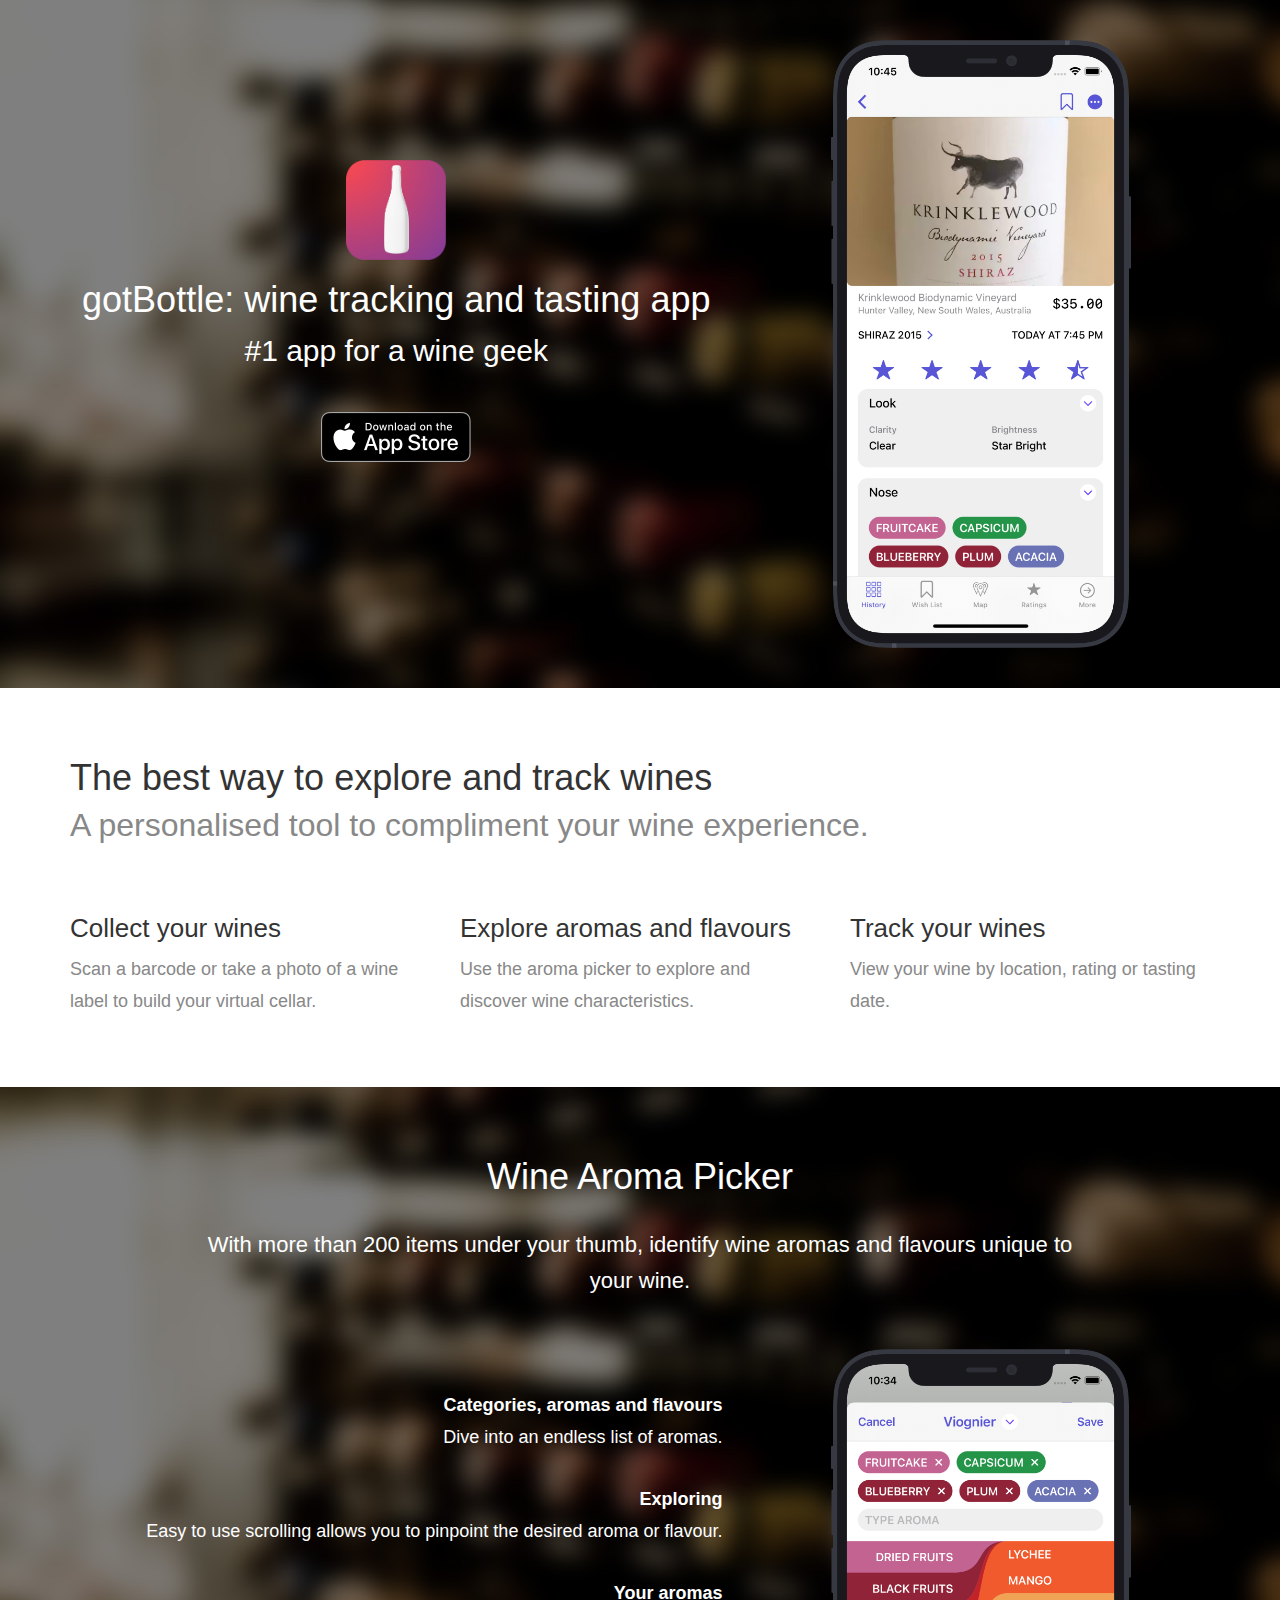
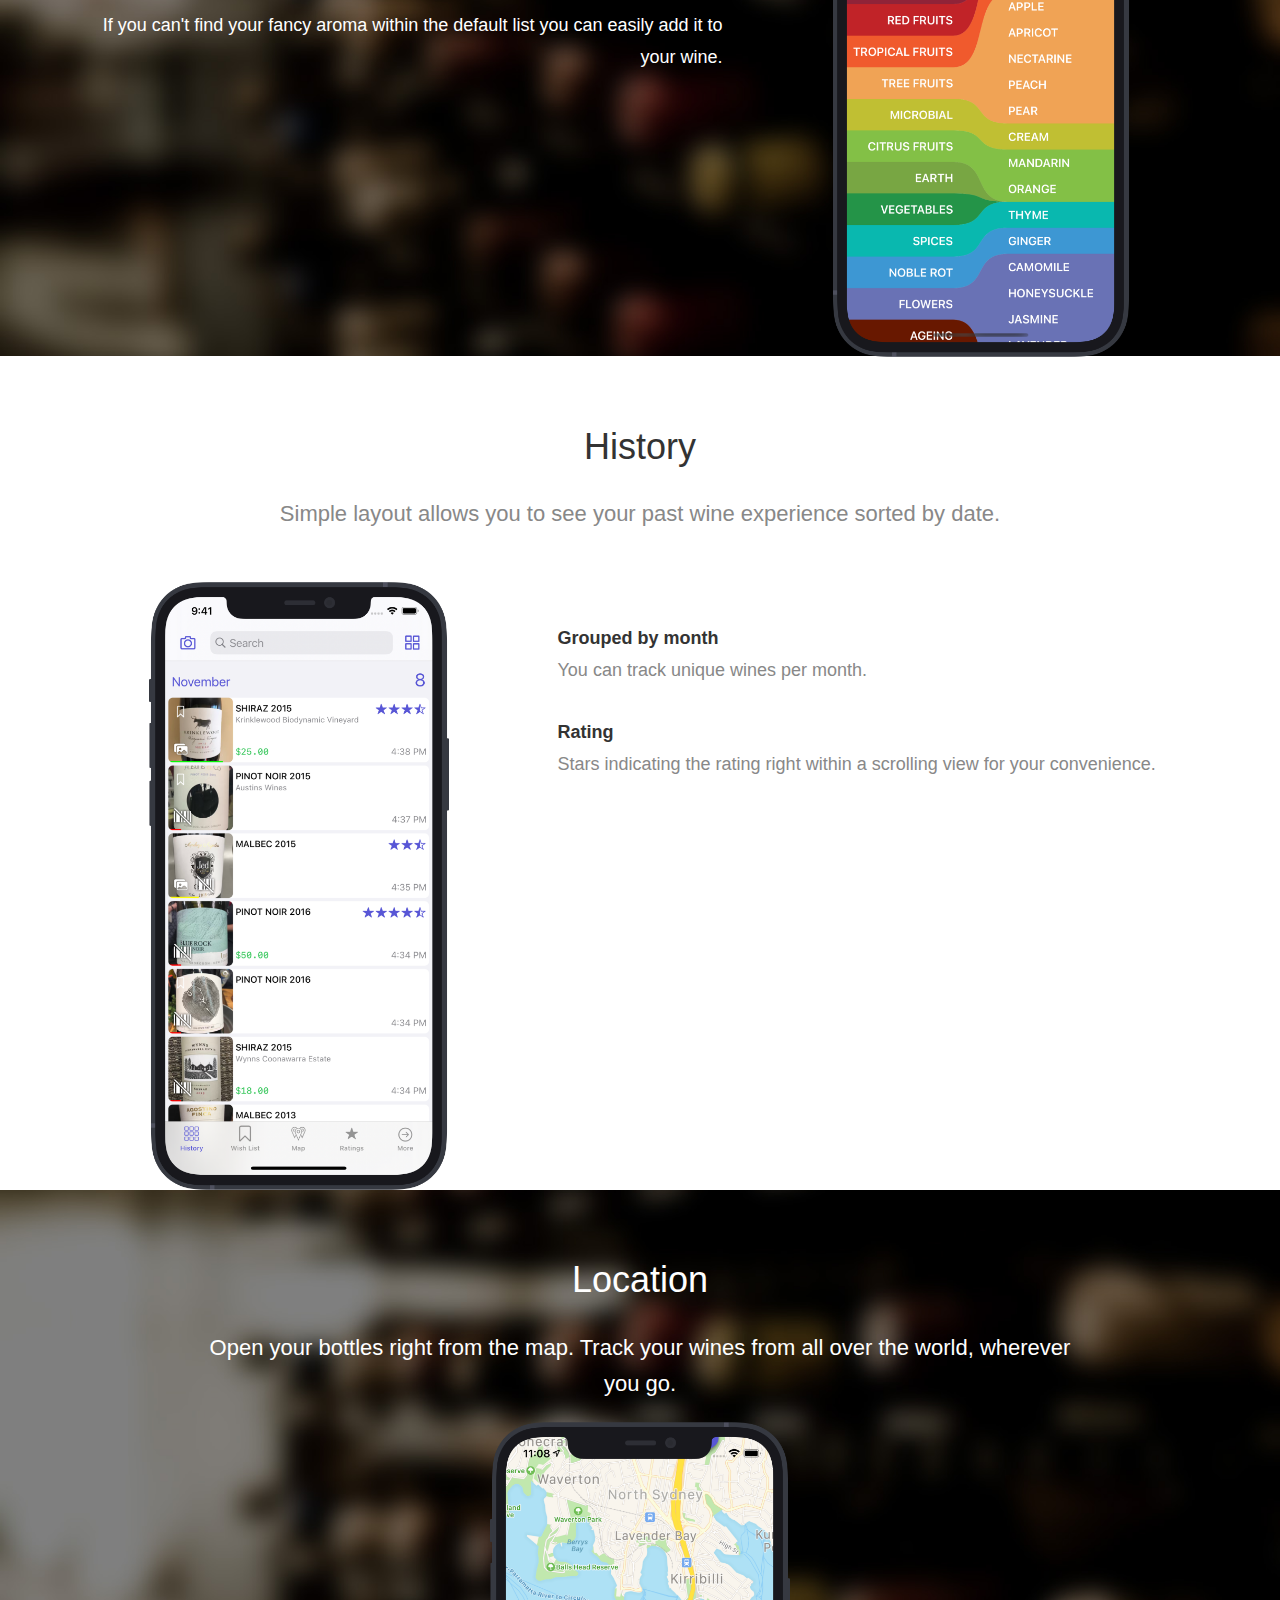
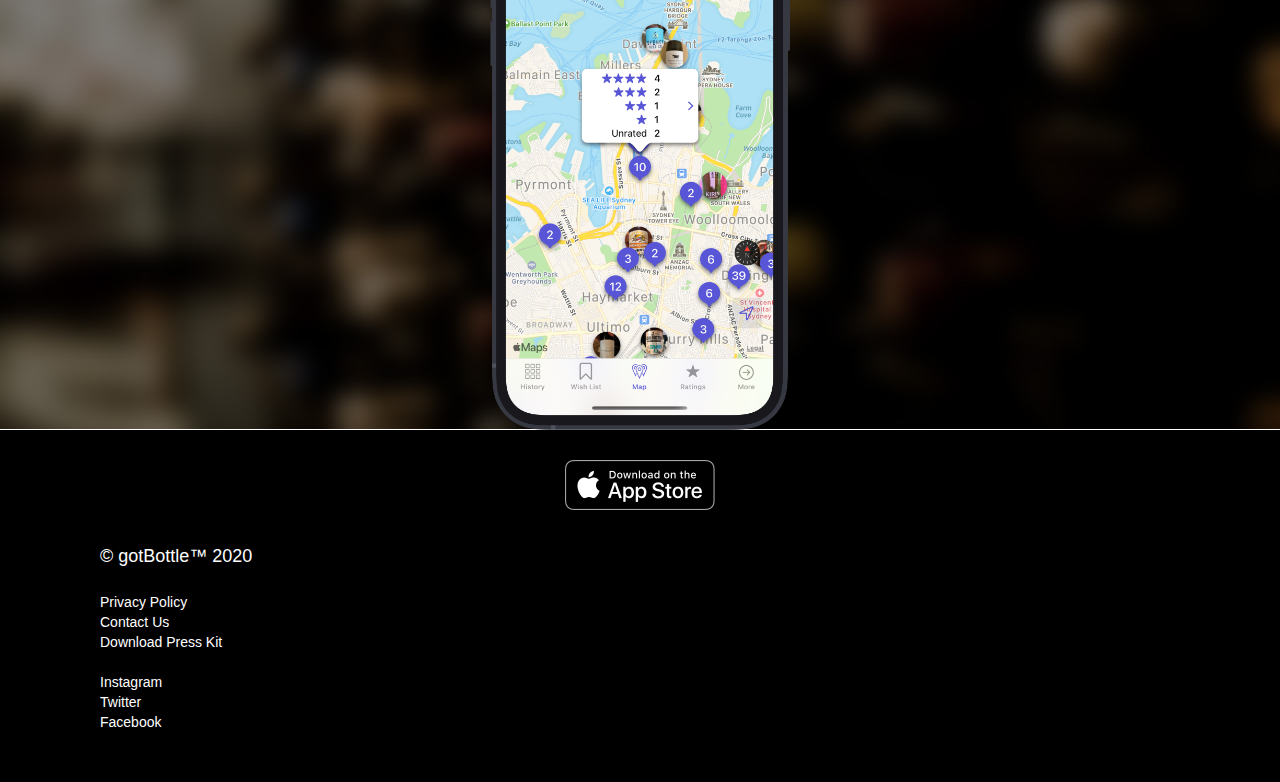
==== commit 072a8aa2: "Press Kit" ====
--- a/index.html
+++ b/index.html
@@ -184,6 +184,7 @@
         <div class="legal">
           <div><a href="privacy.html">Privacy Policy</a></div>
           <div><a href="mailto:gotbottleapp@gmail.com?subject=gotBottle app">Contact Us</a></div>
+          <div><a href="assets/gotBottle_PressKit.zip">Download Press Kit</a></div>
         </div>
         <div class="social">
           <div><a href="https://instagram.com/gotbottle">Instagram</a></div>
